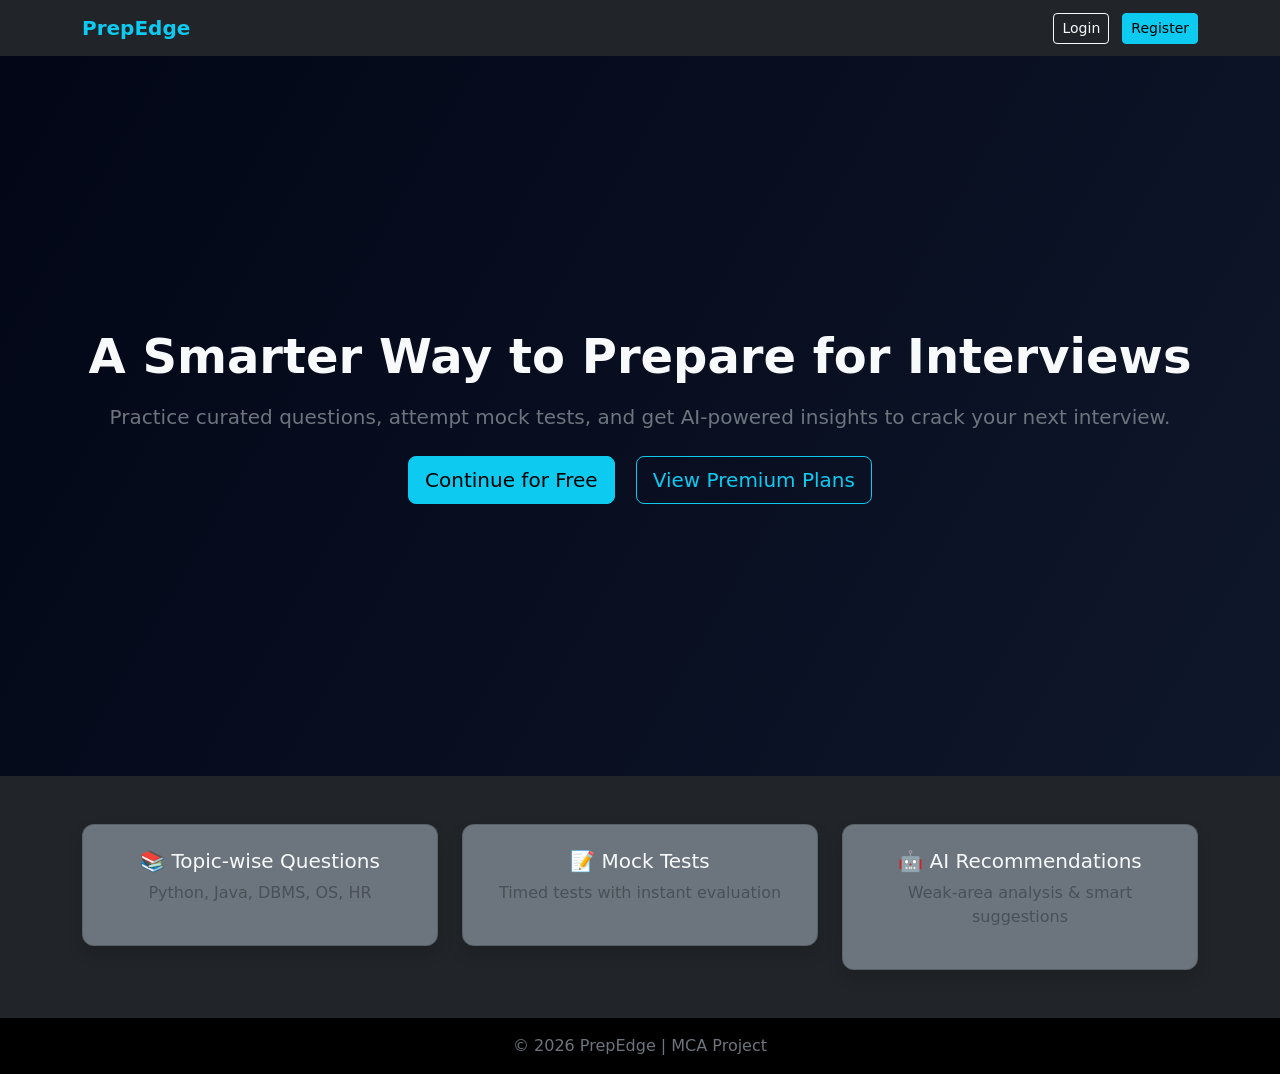
==== index.html @ 15bd3709 "Initial frontend commit" ====
<!DOCTYPE html>
<html lang="en">
<head>
    <meta charset="UTF-8">
    <title>PrepEdge | Interview Preparation Platform</title>
    <link href="https://cdn.jsdelivr.net/npm/bootstrap@5.3.2/dist/css/bootstrap.min.css" rel="stylesheet">
    <link rel="stylesheet" href="css/style.css">
</head>
<body class="bg-dark text-light">

<!-- Navbar -->
<nav class="navbar navbar-expand-lg navbar-dark">
    <div class="container">
        <a class="navbar-brand fw-bold text-info" href="#">PrepEdge</a>
        <div>
            <a href="login.html" class="btn btn-outline-light btn-sm me-2">Login</a>
            <a href="register.html" class="btn btn-info btn-sm">Register</a>
        </div>
    </div>
</nav>

<!-- Hero Section -->
<section class="hero-section text-center d-flex align-items-center">
    <div class="container">
        <h1 class="fw-bold display-5">
            A Smarter Way to Prepare for Interviews
        </h1>
        <p class="text-secondary mt-3 fs-5">
            Practice curated questions, attempt mock tests, and get AI-powered
            insights to crack your next interview.
        </p>

        <div class="mt-4">
            <a href="register.html" class="btn btn-info btn-lg me-3">
                Continue for Free
            </a>
            <a href="plans.html" class="btn btn-outline-info btn-lg">
                View Premium Plans
            </a>
        </div>
    </div>
</section>

<!-- Features -->
<section class="container my-5">
    <div class="row text-center g-4">
        <div class="col-md-4">
            <div class="card bg-secondary text-light p-4 shadow">
                <h5>📚 Topic-wise Questions</h5>
                <p class="text-light-emphasis">
                    Python, Java, DBMS, OS, HR
                </p>
            </div>
        </div>
        <div class="col-md-4">
            <div class="card bg-secondary text-light p-4 shadow">
                <h5>📝 Mock Tests</h5>
                <p class="text-light-emphasis">
                    Timed tests with instant evaluation
                </p>
            </div>
        </div>
        <div class="col-md-4">
            <div class="card bg-secondary text-light p-4 shadow">
                <h5>🤖 AI Recommendations</h5>
                <p class="text-light-emphasis">
                    Weak-area analysis & smart suggestions
                </p>
            </div>
        </div>
    </div>
</section>

<!-- Footer -->
<footer class="text-center p-3 bg-black text-secondary">
    © 2026 PrepEdge | MCA Project
</footer>

</body>
</html>
---- css/style.css ----
.hero-section {
    height: 80vh;
    background: linear-gradient(120deg, #020617, #0f172a);
}

.card {
    border-radius: 12px;
}
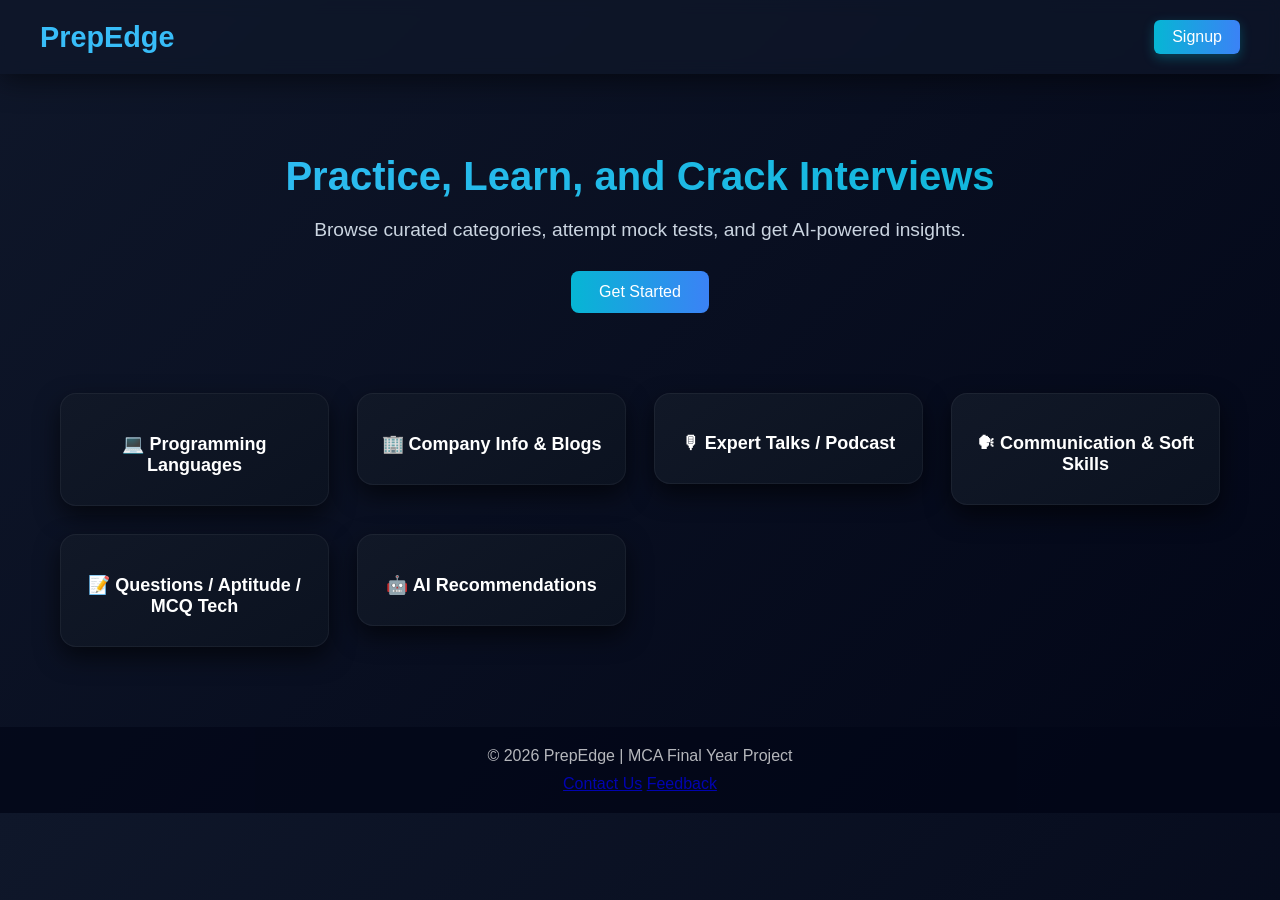
==== commit cce90797: "Made changes in header" ====
--- a/index.html
+++ b/index.html
@@ -1,79 +1,242 @@
 <!DOCTYPE html>
 <html lang="en">
 <head>
-    <meta charset="UTF-8">
-    <title>PrepEdge | Interview Preparation Platform</title>
-    <link href="https://cdn.jsdelivr.net/npm/bootstrap@5.3.2/dist/css/bootstrap.min.css" rel="stylesheet">
-    <link rel="stylesheet" href="css/style.css">
+<meta charset="UTF-8">
+<title>PrepEdge | Interview Preparation Platform</title>
+<meta name="viewport" content="width=device-width, initial-scale=1">
+
+<style>
+* { box-sizing: border-box; margin:0; padding:0; }
+
+body {
+    font-family: "Segoe UI", Arial, sans-serif;
+    background: linear-gradient(135deg, #0f172a, #020617);
+    color: white;
+}
+
+/* ===================== Navbar ===================== */
+.navbar {
+    display: flex;
+    justify-content: space-between;
+    align-items: center;
+    padding: 20px 40px;
+    background: rgba(15,23,42,0.7);
+    backdrop-filter: blur(8px);
+    box-shadow: 0 4px 30px rgba(0,0,0,0.6);
+}
+
+.navbar .brand {
+    font-size: 1.8rem;
+    font-weight: bold;
+    color: #38bdf8;
+    text-decoration: none;
+}
+
+.navbar .nav-links {
+    display: flex;
+    gap: 16px;
+}
+
+.navbar .nav-links a {
+    text-decoration: none;
+    color: white;
+    padding: 8px 18px;
+    border-radius: 6px;
+    font-weight: 500;
+    background: linear-gradient(to right, #06b6d4, #3b82f6);
+    transition: all 0.3s ease;
+    box-shadow: 0 4px 12px rgba(6,182,212,0.3);
+}
+
+.navbar .nav-links a:hover {
+    background: linear-gradient(to right, #3b82f6, #06b6d4);
+    transform: translateY(-2px);
+    box-shadow: 0 6px 18px rgba(59,130,246,0.5);
+}
+
+/* ===================== Hero Section ===================== */
+.hero {
+    text-align: center;
+    padding: 80px 20px 40px;
+}
+
+.hero h1 {
+    font-size: 2.5rem;
+    background: linear-gradient(to right, #38bdf8, #06b6d4);
+    -webkit-background-clip: text;
+    -webkit-text-fill-color: transparent;
+    margin-bottom: 20px;
+}
+
+.hero p {
+    font-size: 1.2rem;
+    color: #cbd5e1;
+    margin-bottom: 30px;
+}
+
+.hero .btn {
+    display: inline-block;
+    background: linear-gradient(to right, #06b6d4, #3b82f6);
+    color: white;
+    padding: 12px 28px;
+    border-radius: 8px;
+    text-decoration: none;
+    font-weight: 500;
+    transition: all 0.3s ease;
+}
+
+.hero .btn:hover {
+    background: linear-gradient(to right, #3b82f6, #06b6d4);
+    transform: translateY(-3px);
+    box-shadow: 0 8px 20px rgba(59,130,246,0.4);
+}
+
+/* ===================== Card Grid ===================== */
+.container {
+    padding: 40px 20px;
+    max-width: 1200px;
+    margin: auto;
+}
+
+.grid {
+    display: grid;
+    grid-template-columns: repeat(auto-fit, minmax(220px, 1fr));
+    gap: 28px;
+}
+
+.card-link {
+    text-decoration: none;
+    color: white;
+}
+
+.card {
+    background: linear-gradient(145deg, #111827, #0b1220);
+    border-radius: 16px;
+    padding: 30px 20px;
+    text-align: center;
+    position: relative;
+    box-shadow:
+        0 10px 25px rgba(0,0,0,0.6),
+        inset 0 0 0 1px rgba(255,255,255,0.05);
+    transition: all 0.35s ease;
+    cursor: pointer;
+}
+
+.card::after {
+    content: "";
+    position: absolute;
+    inset: 0;
+    border-radius: 16px;
+    opacity: 0;
+    transition: opacity 0.35s;
+    box-shadow: 0 0 25px rgba(59,130,246,0.5);
+}
+
+.card:hover {
+    transform: translateY(-8px) scale(1.03);
+    box-shadow:
+        0 20px 40px rgba(0,0,0,0.9),
+        0 0 20px rgba(59,130,246,0.25);
+}
+
+.card:hover::after { opacity: 1; }
+
+.card img {
+    width: 150px;
+    height: 90px;
+    object-fit: contain;
+    margin-bottom: 14px;
+    transition: transform 0.4s ease;
+    filter: drop-shadow(0 6px 12px rgba(0,0,0,0.6));
+}
+
+.card:hover img {
+    transform: scale(1.12) rotate(3deg);
+}
+
+.card h3 {
+    margin: 10px 0 0;
+    font-size: 18px;
+}
+
+
+footer {
+    text-align: center;
+    padding: 20px;
+    margin-top: 40px;
+    background: #020617;
+    opacity: 0.7;
+}
+</style>
 </head>
-<body class="bg-dark text-light">
+
+<body>
 
 <!-- Navbar -->
-<nav class="navbar navbar-expand-lg navbar-dark">
-    <div class="container">
-        <a class="navbar-brand fw-bold text-info" href="#">PrepEdge</a>
-        <div>
-            <a href="login.html" class="btn btn-outline-light btn-sm me-2">Login</a>
-            <a href="register.html" class="btn btn-info btn-sm">Register</a>
-        </div>
+<div class="navbar">
+    <a href="#" class="brand">PrepEdge</a>
+    <div class="nav-links">
+        <a href="signup.html">Signup</a>
     </div>
-</nav>
+</div>
 
 <!-- Hero Section -->
-<section class="hero-section text-center d-flex align-items-center">
-    <div class="container">
-        <h1 class="fw-bold display-5">
-            A Smarter Way to Prepare for Interviews
-        </h1>
-        <p class="text-secondary mt-3 fs-5">
-            Practice curated questions, attempt mock tests, and get AI-powered
-            insights to crack your next interview.
-        </p>
-
-        <div class="mt-4">
-            <a href="register.html" class="btn btn-info btn-lg me-3">
-                Continue for Free
-            </a>
-            <a href="plans.html" class="btn btn-outline-info btn-lg">
-                View Premium Plans
-            </a>
-        </div>
+<section class="hero">
+    <h1>Practice, Learn, and Crack Interviews</h1>
+    <p>Browse curated categories, attempt mock tests, and get AI-powered insights.</p>
+    <a href="signup.html" class="btn">Get Started</a>
+</section>
+
+<!-- Category Cards -->
+<div class="container">
+    <div class="grid">
+
+        <a href="programming.html" class="card-link">
+            <div class="card">
+                <h3>💻 Programming Languages</h3>
+            </div>
+        </a>
+
+        <a href="company.html" class="card-link">
+            <div class="card">
+                <h3>🏢 Company Info & Blogs</h3>
+            </div>
+        </a>
+
+        <a href="expert.html" class="card-link">
+            <div class="card">
+                <h3>🎙 Expert Talks / Podcast</h3>
+            </div>
+        </a>
+
+        <a href="softskills.html" class="card-link">
+            <div class="card">
+                <h3>🗣 Communication & Soft Skills</h3>
+            </div>
+        </a>
+
+        <a href="questions.html" class="card-link">
+            <div class="card">
+                <h3>📝 Questions / Aptitude / MCQ Tech</h3>
+            </div>
+        </a>
+
+        <a href="ai.html" class="card-link">
+            <div class="card">
+                <h3>🤖 AI Recommendations</h3>
+            </div>
+        </a>
+
     </div>
-</section>
-
-<!-- Features -->
-<section class="container my-5">
-    <div class="row text-center g-4">
-        <div class="col-md-4">
-            <div class="card bg-secondary text-light p-4 shadow">
-                <h5>📚 Topic-wise Questions</h5>
-                <p class="text-light-emphasis">
-                    Python, Java, DBMS, OS, HR
-                </p>
-            </div>
-        </div>
-        <div class="col-md-4">
-            <div class="card bg-secondary text-light p-4 shadow">
-                <h5>📝 Mock Tests</h5>
-                <p class="text-light-emphasis">
-                    Timed tests with instant evaluation
-                </p>
-            </div>
-        </div>
-        <div class="col-md-4">
-            <div class="card bg-secondary text-light p-4 shadow">
-                <h5>🤖 AI Recommendations</h5>
-                <p class="text-light-emphasis">
-                    Weak-area analysis & smart suggestions
-                </p>
-            </div>
-        </div>
+</div>
+
+<!-- Footer -->
+<footer>
+    <div style="margin-bottom: 10px;">© 2026 PrepEdge | MCA Final Year Project</div>
+    <div class="footer-links">
+        <a href="contact.html" class="footer-btn">Contact Us</a>
+        <a href="feedback.html" class="footer-btn">Feedback</a>
     </div>
-</section>
-
-<!-- Footer -->
-<footer class="text-center p-3 bg-black text-secondary">
-    © 2026 PrepEdge | MCA Project
 </footer>
 
 </body>
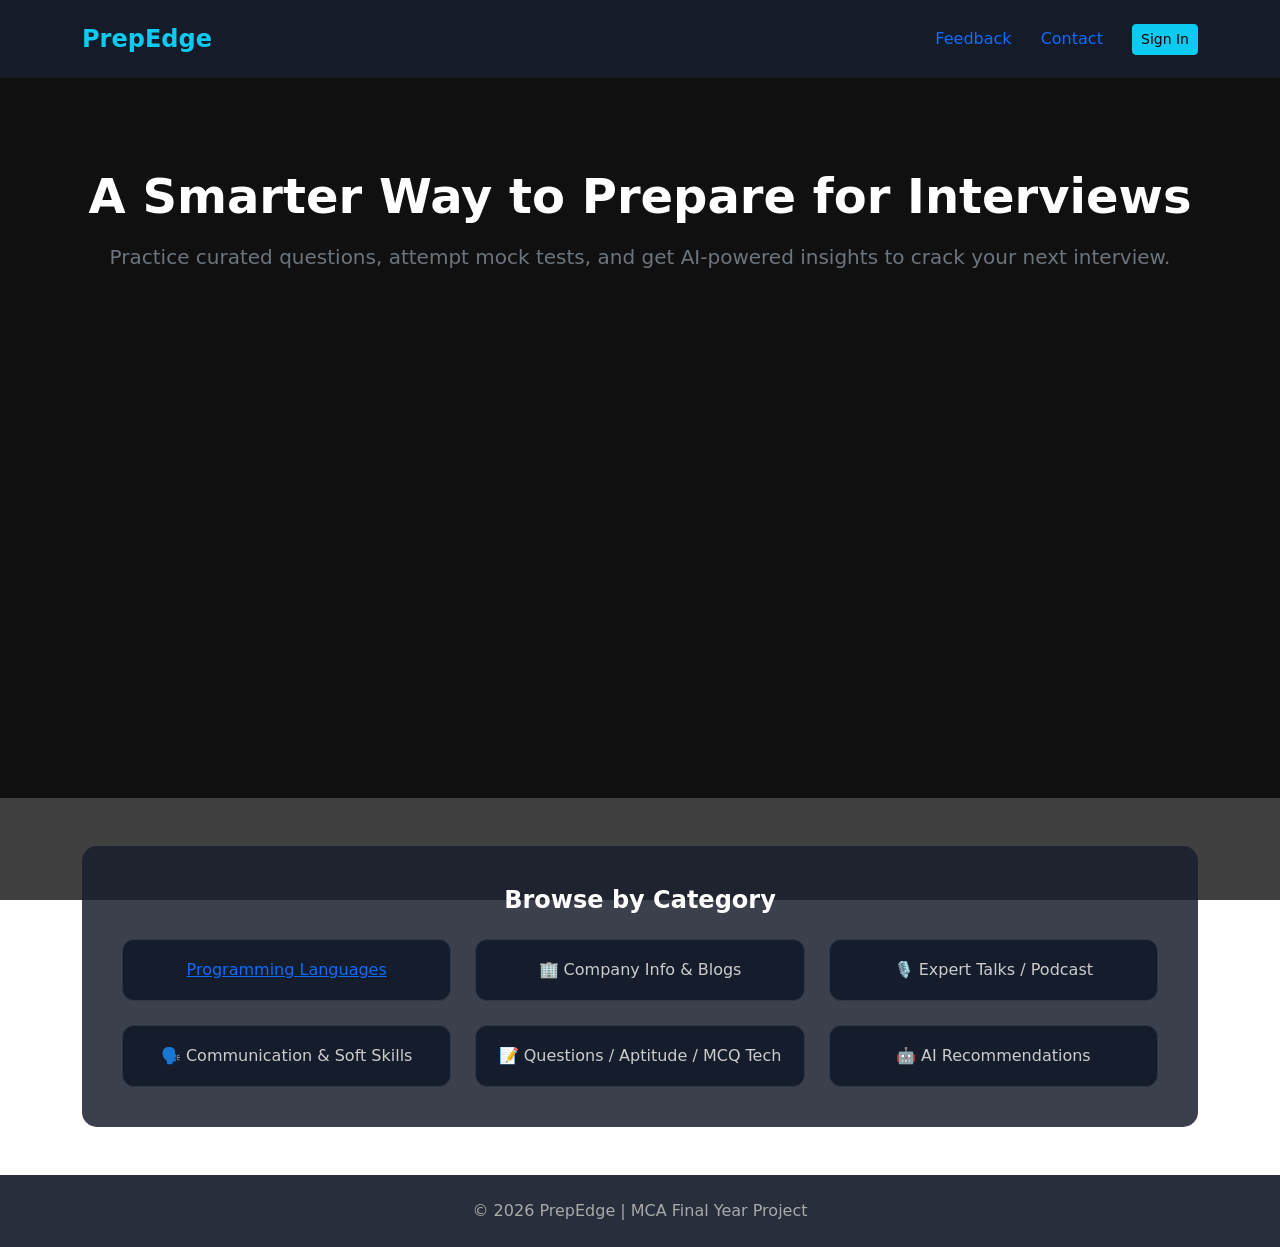
==== commit 0681a97e: "python files" ====
--- a/index.html
+++ b/index.html
@@ -1,242 +1,96 @@
 <!DOCTYPE html>
 <html lang="en">
 <head>
-<meta charset="UTF-8">
-<title>PrepEdge | Interview Preparation Platform</title>
-<meta name="viewport" content="width=device-width, initial-scale=1">
-
-<style>
-* { box-sizing: border-box; margin:0; padding:0; }
-
-body {
-    font-family: "Segoe UI", Arial, sans-serif;
-    background: linear-gradient(135deg, #0f172a, #020617);
-    color: white;
-}
-
-/* ===================== Navbar ===================== */
-.navbar {
-    display: flex;
-    justify-content: space-between;
-    align-items: center;
-    padding: 20px 40px;
-    background: rgba(15,23,42,0.7);
-    backdrop-filter: blur(8px);
-    box-shadow: 0 4px 30px rgba(0,0,0,0.6);
-}
-
-.navbar .brand {
-    font-size: 1.8rem;
-    font-weight: bold;
-    color: #38bdf8;
-    text-decoration: none;
-}
-
-.navbar .nav-links {
-    display: flex;
-    gap: 16px;
-}
-
-.navbar .nav-links a {
-    text-decoration: none;
-    color: white;
-    padding: 8px 18px;
-    border-radius: 6px;
-    font-weight: 500;
-    background: linear-gradient(to right, #06b6d4, #3b82f6);
-    transition: all 0.3s ease;
-    box-shadow: 0 4px 12px rgba(6,182,212,0.3);
-}
-
-.navbar .nav-links a:hover {
-    background: linear-gradient(to right, #3b82f6, #06b6d4);
-    transform: translateY(-2px);
-    box-shadow: 0 6px 18px rgba(59,130,246,0.5);
-}
-
-/* ===================== Hero Section ===================== */
-.hero {
-    text-align: center;
-    padding: 80px 20px 40px;
-}
-
-.hero h1 {
-    font-size: 2.5rem;
-    background: linear-gradient(to right, #38bdf8, #06b6d4);
-    -webkit-background-clip: text;
-    -webkit-text-fill-color: transparent;
-    margin-bottom: 20px;
-}
-
-.hero p {
-    font-size: 1.2rem;
-    color: #cbd5e1;
-    margin-bottom: 30px;
-}
-
-.hero .btn {
-    display: inline-block;
-    background: linear-gradient(to right, #06b6d4, #3b82f6);
-    color: white;
-    padding: 12px 28px;
-    border-radius: 8px;
-    text-decoration: none;
-    font-weight: 500;
-    transition: all 0.3s ease;
-}
-
-.hero .btn:hover {
-    background: linear-gradient(to right, #3b82f6, #06b6d4);
-    transform: translateY(-3px);
-    box-shadow: 0 8px 20px rgba(59,130,246,0.4);
-}
-
-/* ===================== Card Grid ===================== */
-.container {
-    padding: 40px 20px;
-    max-width: 1200px;
-    margin: auto;
-}
-
-.grid {
-    display: grid;
-    grid-template-columns: repeat(auto-fit, minmax(220px, 1fr));
-    gap: 28px;
-}
-
-.card-link {
-    text-decoration: none;
-    color: white;
-}
-
-.card {
-    background: linear-gradient(145deg, #111827, #0b1220);
-    border-radius: 16px;
-    padding: 30px 20px;
-    text-align: center;
-    position: relative;
-    box-shadow:
-        0 10px 25px rgba(0,0,0,0.6),
-        inset 0 0 0 1px rgba(255,255,255,0.05);
-    transition: all 0.35s ease;
-    cursor: pointer;
-}
-
-.card::after {
-    content: "";
-    position: absolute;
-    inset: 0;
-    border-radius: 16px;
-    opacity: 0;
-    transition: opacity 0.35s;
-    box-shadow: 0 0 25px rgba(59,130,246,0.5);
-}
-
-.card:hover {
-    transform: translateY(-8px) scale(1.03);
-    box-shadow:
-        0 20px 40px rgba(0,0,0,0.9),
-        0 0 20px rgba(59,130,246,0.25);
-}
-
-.card:hover::after { opacity: 1; }
-
-.card img {
-    width: 150px;
-    height: 90px;
-    object-fit: contain;
-    margin-bottom: 14px;
-    transition: transform 0.4s ease;
-    filter: drop-shadow(0 6px 12px rgba(0,0,0,0.6));
-}
-
-.card:hover img {
-    transform: scale(1.12) rotate(3deg);
-}
-
-.card h3 {
-    margin: 10px 0 0;
-    font-size: 18px;
-}
+    <meta charset="UTF-8">
+    <title>PrepEdge | Interview Preparation Platform</title>
+    <link href="https://cdn.jsdelivr.net/npm/bootstrap@5.3.2/dist/css/bootstrap.min.css" rel="stylesheet">
+    <link rel="stylesheet" href="css/style.css">
 
 
-footer {
-    text-align: center;
-    padding: 20px;
-    margin-top: 40px;
-    background: #020617;
-    opacity: 0.7;
-}
-</style>
 </head>
 
 <body>
 
 <!-- Navbar -->
-<div class="navbar">
-    <a href="#" class="brand">PrepEdge</a>
-    <div class="nav-links">
-        <a href="signup.html">Signup</a>
+<nav class="navbar navbar-expand-lg navbar-dark py-3">
+    <div class="container">
+        <a class="navbar-brand fw-bold text-info fs-4" href="#">
+            PrepEdge
+        </a>
+
+        <div>
+            <!-- <a href="#" class="me-4 text-decoration-none">Programming</a>
+            <a href="#" class="me-4 text-decoration-none">Company Info</a> -->
+            <a href="#" class="me-4 text-decoration-none">Feedback</a> 
+            <a href="#" class="me-4 text-decoration-none">Contact</a>
+            <a href="signup.html" class="btn btn-info btn-sm">Sign In</a>
+        </div>
     </div>
-</div>
+</nav>
 
 <!-- Hero Section -->
-<section class="hero">
-    <h1>Practice, Learn, and Crack Interviews</h1>
-    <p>Browse curated categories, attempt mock tests, and get AI-powered insights.</p>
-    <a href="signup.html" class="btn">Get Started</a>
+<section class="hero-section text-center">
+    <div class="container">
+        <h1 class="fw-bold display-5">
+            A Smarter Way to Prepare for Interviews
+        </h1>
+        <p class="text-secondary mt-3 fs-5">
+            Practice curated questions, attempt mock tests, and get AI-powered
+            insights to crack your next interview.
+        </p>
+    </div>
 </section>
 
-<!-- Category Cards -->
-<div class="container">
-    <div class="grid">
+<!-- Browse by Category -->
+<section class="container my-5">
+    <div class="category-section text-center">
+        <h4 class="fw-bold mb-4">Browse by Category</h4>
 
-        <a href="programming.html" class="card-link">
-            <div class="card">
-                <h3>💻 Programming Languages</h3>
+        <div class="row g-4 justify-content-center">
+
+            <div class="col-md-4">
+                <div class="category-card">
+                    <a href="programming.html"> Programming Languages</a>
+                </div>
             </div>
-        </a>
 
-        <a href="company.html" class="card-link">
-            <div class="card">
-                <h3>🏢 Company Info & Blogs</h3>
+            <div class="col-md-4">
+                <div class="category-card">
+                    🏢 Company Info & Blogs
+                </div>
             </div>
-        </a>
 
-        <a href="expert.html" class="card-link">
-            <div class="card">
-                <h3>🎙 Expert Talks / Podcast</h3>
+            <div class="col-md-4">
+                <div class="category-card">
+                    🎙 Expert Talks / Podcast
+                </div>
             </div>
-        </a>
 
-        <a href="softskills.html" class="card-link">
-            <div class="card">
-                <h3>🗣 Communication & Soft Skills</h3>
+            <div class="col-md-4">
+                <div class="category-card">
+                    🗣 Communication & Soft Skills
+                </div>
             </div>
-        </a>
 
-        <a href="questions.html" class="card-link">
-            <div class="card">
-                <h3>📝 Questions / Aptitude / MCQ Tech</h3>
+            <div class="col-md-4">
+                <div class="category-card">
+                    📝 Questions / Aptitude / MCQ Tech
+                </div>
             </div>
-        </a>
 
-        <a href="ai.html" class="card-link">
-            <div class="card">
-                <h3>🤖 AI Recommendations</h3>
+            <div class="col-md-4">
+                <div class="category-card">
+                    🤖 AI Recommendations
+                </div>
             </div>
-        </a>
 
+        </div>
     </div>
-</div>
+</section>
 
 <!-- Footer -->
-<footer>
-    <div style="margin-bottom: 10px;">© 2026 PrepEdge | MCA Final Year Project</div>
-    <div class="footer-links">
-        <a href="contact.html" class="footer-btn">Contact Us</a>
-        <a href="feedback.html" class="footer-btn">Feedback</a>
-    </div>
+<footer class="text-center p-4">
+    © 2026 PrepEdge | MCA Final Year Project
 </footer>
 
 </body>
--- a/css/style.css
+++ b/css/style.css
@@ -0,0 +1,114 @@
+.hero-section {
+    position: relative;
+    height: 80vh;
+    padding: 90px 0;
+    overflow: hidden;
+}
+
+/* Blurred Background Image ONLY for hero */
+.hero-section::before {
+    content: "";
+    position: absolute;
+    top: 0;
+    left: 0;
+    width: 100%;
+    height: 100%;
+    background: url("../images/Sbcp-index-img.jpg") no-repeat center center/cover;
+    filter: blur(8px);
+    z-index: -2;
+}
+
+/* Dark Overlay */
+.hero-section::after {
+    content: "";
+    position: absolute;
+    top: 0;
+    left: 0;
+    width: 100%;
+    height: 100%;
+    background: rgba(0, 0, 0, 0.75);
+    z-index: -1;
+}
+
+/* Keep text visible */
+.hero-section .container {
+    position: relative;
+    z-index: 1;
+}
+
+
+/* Background Image with Blur */
+body {
+    margin: 0;
+    padding: 0;
+    color: white;
+    position: relative;
+    overflow-x: hidden;
+}
+
+/* Blurred Image */
+body::before {
+    content: "";
+    position: fixed;
+    top: 0;
+    left: 0;
+    width: 100%;
+    height: 100%;
+    background: url("../images/Sbcp-index-img.jpg") no-repeat center center/cover;
+    filter: blur(8px);
+    z-index: -2;
+}
+
+/* Dark Overlay */
+body::after {
+    content: "";
+    position: fixed;
+    top: 0;
+    left: 0;
+    width: 100%;
+    height: 100%;
+    background: rgba(0, 0, 0, 0.75);
+    z-index: -1;
+}
+
+/* Navbar */
+.navbar {
+    background-color: rgba(17, 24, 39, 0.9);
+}
+
+/* Hero Section */
+.hero-section {
+    padding: 90px 0;
+}
+
+/* Category Section */
+.category-section {
+    background-color: rgba(26, 31, 46, 0.85);
+    padding: 40px;
+    border-radius: 15px;
+}
+
+/* Category Cards */
+.category-card {
+    background: rgba(17, 24, 39, 0.9);
+    border-radius: 12px;
+    padding: 18px;
+    transition: 0.3s;
+    cursor: pointer;
+    border: 1px solid #2d3748;
+    color: #ccc;
+}
+
+.category-card:hover {
+    background-color: #1f2937;
+    transform: translateY(-6px);
+    border-color: #00c3ff;
+    color: white;
+}
+
+/* Footer */
+footer {
+    background-color: rgba(17, 24, 39, 0.9);
+    color: #aaa;
+}
+
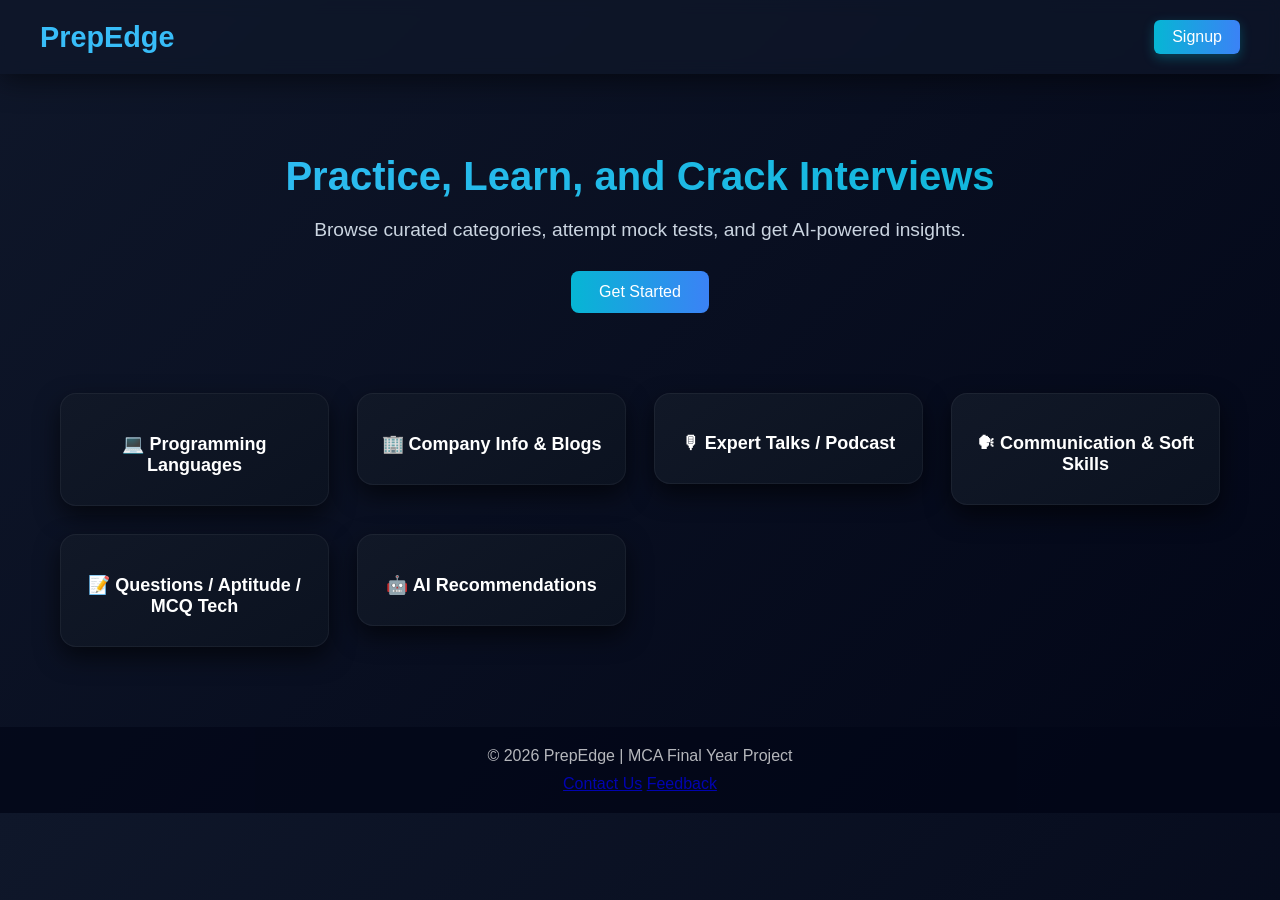
==== commit 55a0606f: "Added new page company.html" ====
--- a/index.html
+++ b/index.html
@@ -1,96 +1,242 @@
 <!DOCTYPE html>
 <html lang="en">
 <head>
-    <meta charset="UTF-8">
-    <title>PrepEdge | Interview Preparation Platform</title>
-    <link href="https://cdn.jsdelivr.net/npm/bootstrap@5.3.2/dist/css/bootstrap.min.css" rel="stylesheet">
-    <link rel="stylesheet" href="css/style.css">
-
-
+<meta charset="UTF-8">
+<title>PrepEdge | Interview Preparation Platform</title>
+<meta name="viewport" content="width=device-width, initial-scale=1">
+
+<style>
+* { box-sizing: border-box; margin:0; padding:0; }
+
+body {
+    font-family: "Segoe UI", Arial, sans-serif;
+    background: linear-gradient(135deg, #0f172a, #020617);
+    color: white;
+}
+
+
+.navbar {
+    display: flex;
+    justify-content: space-between;
+    align-items: center;
+    padding: 20px 40px;
+    background: rgba(15,23,42,0.7);
+    backdrop-filter: blur(8px);
+    box-shadow: 0 4px 30px rgba(0,0,0,0.6);
+}
+
+.navbar .brand {
+    font-size: 1.8rem;
+    font-weight: bold;
+    color: #38bdf8;
+    text-decoration: none;
+}
+
+.navbar .nav-links {
+    display: flex;
+    gap: 16px;
+}
+
+.navbar .nav-links a {
+    text-decoration: none;
+    color: white;
+    padding: 8px 18px;
+    border-radius: 6px;
+    font-weight: 500;
+    background: linear-gradient(to right, #06b6d4, #3b82f6);
+    transition: all 0.3s ease;
+    box-shadow: 0 4px 12px rgba(6,182,212,0.3);
+}
+
+.navbar .nav-links a:hover {
+    background: linear-gradient(to right, #3b82f6, #06b6d4);
+    transform: translateY(-2px);
+    box-shadow: 0 6px 18px rgba(59,130,246,0.5);
+}
+
+
+.hero {
+    text-align: center;
+    padding: 80px 20px 40px;
+}
+
+.hero h1 {
+    font-size: 2.5rem;
+    background: linear-gradient(to right, #38bdf8, #06b6d4);
+    -webkit-background-clip: text;
+    -webkit-text-fill-color: transparent;
+    margin-bottom: 20px;
+}
+
+.hero p {
+    font-size: 1.2rem;
+    color: #cbd5e1;
+    margin-bottom: 30px;
+}
+
+.hero .btn {
+    display: inline-block;
+    background: linear-gradient(to right, #06b6d4, #3b82f6);
+    color: white;
+    padding: 12px 28px;
+    border-radius: 8px;
+    text-decoration: none;
+    font-weight: 500;
+    transition: all 0.3s ease;
+}
+
+.hero .btn:hover {
+    background: linear-gradient(to right, #3b82f6, #06b6d4);
+    transform: translateY(-3px);
+    box-shadow: 0 8px 20px rgba(59,130,246,0.4);
+}
+
+
+.container {
+    padding: 40px 20px;
+    max-width: 1200px;
+    margin: auto;
+}
+
+.grid {
+    display: grid;
+    grid-template-columns: repeat(auto-fit, minmax(220px, 1fr));
+    gap: 28px;
+}
+
+.card-link {
+    text-decoration: none;
+    color: white;
+}
+
+.card {
+    background: linear-gradient(145deg, #111827, #0b1220);
+    border-radius: 16px;
+    padding: 30px 20px;
+    text-align: center;
+    position: relative;
+    box-shadow:
+        0 10px 25px rgba(0,0,0,0.6),
+        inset 0 0 0 1px rgba(255,255,255,0.05);
+    transition: all 0.35s ease;
+    cursor: pointer;
+}
+
+.card::after {
+    content: "";
+    position: absolute;
+    inset: 0;
+    border-radius: 16px;
+    opacity: 0;
+    transition: opacity 0.35s;
+    box-shadow: 0 0 25px rgba(59,130,246,0.5);
+}
+
+.card:hover {
+    transform: translateY(-8px) scale(1.03);
+    box-shadow:
+        0 20px 40px rgba(0,0,0,0.9),
+        0 0 20px rgba(59,130,246,0.25);
+}
+
+.card:hover::after { opacity: 1; }
+
+.card img {
+    width: 150px;
+    height: 90px;
+    object-fit: contain;
+    margin-bottom: 14px;
+    transition: transform 0.4s ease;
+    filter: drop-shadow(0 6px 12px rgba(0,0,0,0.6));
+}
+
+.card:hover img {
+    transform: scale(1.12) rotate(3deg);
+}
+
+.card h3 {
+    margin: 10px 0 0;
+    font-size: 18px;
+}
+
+
+footer {
+    text-align: center;
+    padding: 20px;
+    margin-top: 40px;
+    background: #020617;
+    opacity: 0.7;
+}
+</style>
 </head>
 
 <body>
 
 <!-- Navbar -->
-<nav class="navbar navbar-expand-lg navbar-dark py-3">
-    <div class="container">
-        <a class="navbar-brand fw-bold text-info fs-4" href="#">
-            PrepEdge
-        </a>
-
-        <div>
-            <!-- <a href="#" class="me-4 text-decoration-none">Programming</a>
-            <a href="#" class="me-4 text-decoration-none">Company Info</a> -->
-            <a href="#" class="me-4 text-decoration-none">Feedback</a> 
-            <a href="#" class="me-4 text-decoration-none">Contact</a>
-            <a href="signup.html" class="btn btn-info btn-sm">Sign In</a>
-        </div>
+<div class="navbar">
+    <a href="#" class="brand">PrepEdge</a>
+    <div class="nav-links">
+        <a href="signup.html">Signup</a>
     </div>
-</nav>
+</div>
 
 <!-- Hero Section -->
-<section class="hero-section text-center">
-    <div class="container">
-        <h1 class="fw-bold display-5">
-            A Smarter Way to Prepare for Interviews
-        </h1>
-        <p class="text-secondary mt-3 fs-5">
-            Practice curated questions, attempt mock tests, and get AI-powered
-            insights to crack your next interview.
-        </p>
+<section class="hero">
+    <h1>Practice, Learn, and Crack Interviews</h1>
+    <p>Browse curated categories, attempt mock tests, and get AI-powered insights.</p>
+    <a href="signup.html" class="btn">Get Started</a>
+</section>
+
+<!-- Category Cards -->
+<div class="container">
+    <div class="grid">
+
+        <a href="programming.html" class="card-link">
+            <div class="card">
+                <h3>💻 Programming Languages</h3>
+            </div>
+        </a>
+
+        <a href="company.html" class="card-link">
+            <div class="card">
+                <h3>🏢 Company Info & Blogs</h3>
+            </div>
+        </a>
+
+        <a href="expert.html" class="card-link">
+            <div class="card">
+                <h3>🎙 Expert Talks / Podcast</h3>
+            </div>
+        </a>
+
+        <a href="softskills.html" class="card-link">
+            <div class="card">
+                <h3>🗣 Communication & Soft Skills</h3>
+            </div>
+        </a>
+
+        <a href="questions.html" class="card-link">
+            <div class="card">
+                <h3>📝 Questions / Aptitude / MCQ Tech</h3>
+            </div>
+        </a>
+
+        <a href="ai.html" class="card-link">
+            <div class="card">
+                <h3>🤖 AI Recommendations</h3>
+            </div>
+        </a>
+
     </div>
-</section>
-
-<!-- Browse by Category -->
-<section class="container my-5">
-    <div class="category-section text-center">
-        <h4 class="fw-bold mb-4">Browse by Category</h4>
-
-        <div class="row g-4 justify-content-center">
-
-            <div class="col-md-4">
-                <div class="category-card">
-                    <a href="programming.html"> Programming Languages</a>
-                </div>
-            </div>
-
-            <div class="col-md-4">
-                <div class="category-card">
-                    🏢 Company Info & Blogs
-                </div>
-            </div>
-
-            <div class="col-md-4">
-                <div class="category-card">
-                    🎙 Expert Talks / Podcast
-                </div>
-            </div>
-
-            <div class="col-md-4">
-                <div class="category-card">
-                    🗣 Communication & Soft Skills
-                </div>
-            </div>
-
-            <div class="col-md-4">
-                <div class="category-card">
-                    📝 Questions / Aptitude / MCQ Tech
-                </div>
-            </div>
-
-            <div class="col-md-4">
-                <div class="category-card">
-                    🤖 AI Recommendations
-                </div>
-            </div>
-
-        </div>
+</div>
+
+<!-- Footer -->
+<footer>
+    <div style="margin-bottom: 10px;">© 2026 PrepEdge | MCA Final Year Project</div>
+    <div class="footer-links">
+        <a href="contact.html" class="footer-btn">Contact Us</a>
+        <a href="feedback.html" class="footer-btn">Feedback</a>
     </div>
-</section>
-
-<!-- Footer -->
-<footer class="text-center p-4">
-    © 2026 PrepEdge | MCA Final Year Project
 </footer>
 
 </body>
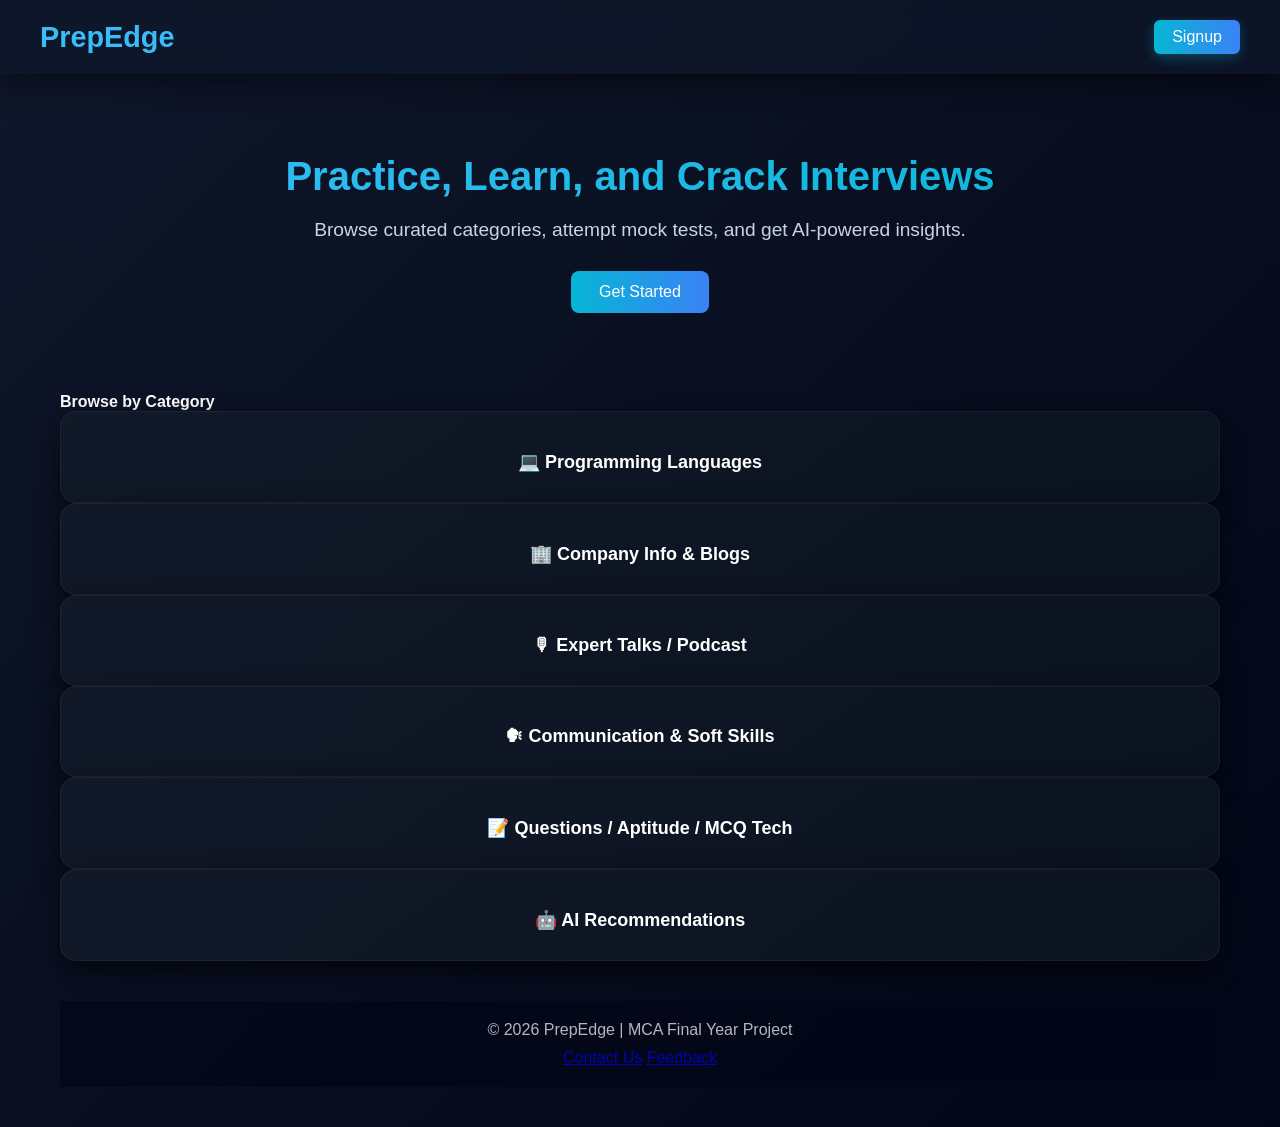
==== commit 18b7c887: "company.html" ====
--- a/index.html
+++ b/index.html
@@ -14,7 +14,7 @@
     color: white;
 }
 
-
+/* ===================== Navbar ===================== */
 .navbar {
     display: flex;
     justify-content: space-between;
@@ -54,7 +54,7 @@
     box-shadow: 0 6px 18px rgba(59,130,246,0.5);
 }
 
-
+/* ===================== Hero Section ===================== */
 .hero {
     text-align: center;
     padding: 80px 20px 40px;
@@ -91,7 +91,7 @@
     box-shadow: 0 8px 20px rgba(59,130,246,0.4);
 }
 
-
+/* ===================== Card Grid ===================== */
 .container {
     padding: 40px 20px;
     max-width: 1200px;
@@ -187,10 +187,15 @@
     <a href="signup.html" class="btn">Get Started</a>
 </section>
 
-<!-- Category Cards -->
-<div class="container">
-    <div class="grid">
-
+<!-- Browse by Category -->
+<section class="container my-5">
+    <div class="category-section text-center">
+        <h4 class="fw-bold mb-4">Browse by Category</h4>
+
+        <div class="row g-4 justify-content-center">
+
+            <div class="col-md-4">
+                
         <a href="programming.html" class="card-link">
             <div class="card">
                 <h3>💻 Programming Languages</h3>
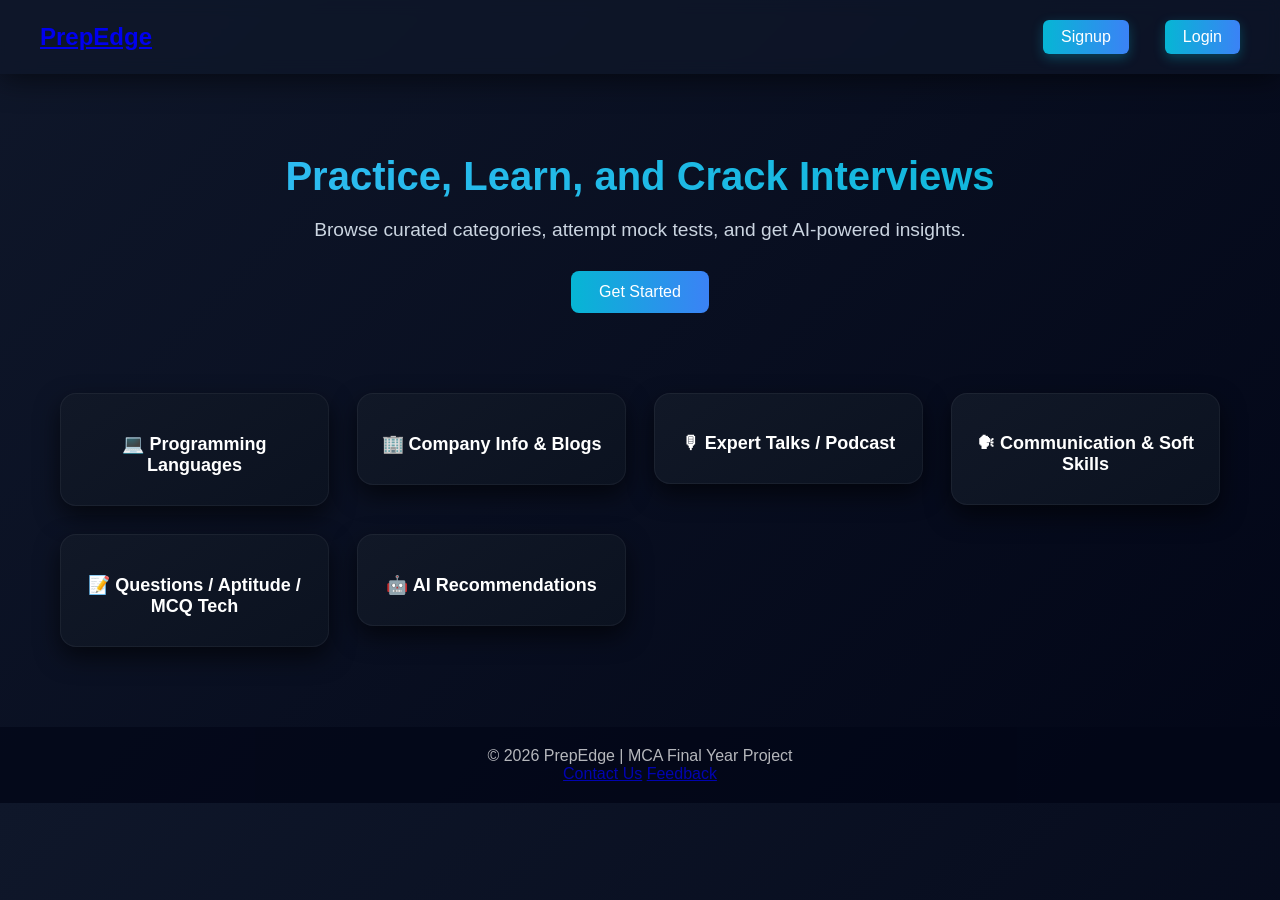
==== commit 385fc5ff: "Initial Commit" ====
--- a/index.html
+++ b/index.html
@@ -1,248 +1,230 @@
-<!DOCTYPE html>
+<!doctype html>
 <html lang="en">
-<head>
-<meta charset="UTF-8">
-<title>PrepEdge | Interview Preparation Platform</title>
-<meta name="viewport" content="width=device-width, initial-scale=1">
-
-<style>
-* { box-sizing: border-box; margin:0; padding:0; }
-
-body {
-    font-family: "Segoe UI", Arial, sans-serif;
-    background: linear-gradient(135deg, #0f172a, #020617);
-    color: white;
-}
-
-/* ===================== Navbar ===================== */
-.navbar {
-    display: flex;
-    justify-content: space-between;
-    align-items: center;
-    padding: 20px 40px;
-    background: rgba(15,23,42,0.7);
-    backdrop-filter: blur(8px);
-    box-shadow: 0 4px 30px rgba(0,0,0,0.6);
-}
-
-.navbar .brand {
-    font-size: 1.8rem;
-    font-weight: bold;
-    color: #38bdf8;
-    text-decoration: none;
-}
-
-.navbar .nav-links {
-    display: flex;
-    gap: 16px;
-}
-
-.navbar .nav-links a {
-    text-decoration: none;
-    color: white;
-    padding: 8px 18px;
-    border-radius: 6px;
-    font-weight: 500;
-    background: linear-gradient(to right, #06b6d4, #3b82f6);
-    transition: all 0.3s ease;
-    box-shadow: 0 4px 12px rgba(6,182,212,0.3);
-}
-
-.navbar .nav-links a:hover {
-    background: linear-gradient(to right, #3b82f6, #06b6d4);
-    transform: translateY(-2px);
-    box-shadow: 0 6px 18px rgba(59,130,246,0.5);
-}
-
-/* ===================== Hero Section ===================== */
-.hero {
-    text-align: center;
-    padding: 80px 20px 40px;
-}
-
-.hero h1 {
-    font-size: 2.5rem;
-    background: linear-gradient(to right, #38bdf8, #06b6d4);
-    -webkit-background-clip: text;
-    -webkit-text-fill-color: transparent;
-    margin-bottom: 20px;
-}
-
-.hero p {
-    font-size: 1.2rem;
-    color: #cbd5e1;
-    margin-bottom: 30px;
-}
-
-.hero .btn {
-    display: inline-block;
-    background: linear-gradient(to right, #06b6d4, #3b82f6);
-    color: white;
-    padding: 12px 28px;
-    border-radius: 8px;
-    text-decoration: none;
-    font-weight: 500;
-    transition: all 0.3s ease;
-}
-
-.hero .btn:hover {
-    background: linear-gradient(to right, #3b82f6, #06b6d4);
-    transform: translateY(-3px);
-    box-shadow: 0 8px 20px rgba(59,130,246,0.4);
-}
-
-/* ===================== Card Grid ===================== */
-.container {
-    padding: 40px 20px;
-    max-width: 1200px;
-    margin: auto;
-}
-
-.grid {
-    display: grid;
-    grid-template-columns: repeat(auto-fit, minmax(220px, 1fr));
-    gap: 28px;
-}
-
-.card-link {
-    text-decoration: none;
-    color: white;
-}
-
-.card {
-    background: linear-gradient(145deg, #111827, #0b1220);
-    border-radius: 16px;
-    padding: 30px 20px;
-    text-align: center;
-    position: relative;
-    box-shadow:
-        0 10px 25px rgba(0,0,0,0.6),
-        inset 0 0 0 1px rgba(255,255,255,0.05);
-    transition: all 0.35s ease;
-    cursor: pointer;
-}
-
-.card::after {
-    content: "";
-    position: absolute;
-    inset: 0;
-    border-radius: 16px;
-    opacity: 0;
-    transition: opacity 0.35s;
-    box-shadow: 0 0 25px rgba(59,130,246,0.5);
-}
-
-.card:hover {
-    transform: translateY(-8px) scale(1.03);
-    box-shadow:
-        0 20px 40px rgba(0,0,0,0.9),
-        0 0 20px rgba(59,130,246,0.25);
-}
-
-.card:hover::after { opacity: 1; }
-
-.card img {
-    width: 150px;
-    height: 90px;
-    object-fit: contain;
-    margin-bottom: 14px;
-    transition: transform 0.4s ease;
-    filter: drop-shadow(0 6px 12px rgba(0,0,0,0.6));
-}
-
-.card:hover img {
-    transform: scale(1.12) rotate(3deg);
-}
-
-.card h3 {
-    margin: 10px 0 0;
-    font-size: 18px;
-}
-
-
-footer {
-    text-align: center;
-    padding: 20px;
-    margin-top: 40px;
-    background: #020617;
-    opacity: 0.7;
-}
-</style>
-</head>
-
-<body>
-
-<!-- Navbar -->
-<div class="navbar">
-    <a href="#" class="brand">PrepEdge</a>
-    <div class="nav-links">
+  <head>
+    <meta charset="UTF-8" />
+    <title>PrepEdge | MCA Project</title>
+    <meta name="viewport" content="width=device-width, initial-scale=1" />
+    <style>
+      * {
+        box-sizing: border-box;
+        margin: 0;
+        padding: 0;
+      }
+
+      body {
+        font-family: "Segoe UI", Arial, sans-serif;
+        background: linear-gradient(135deg, #0f172a, #020617);
+        color: white;
+      }
+
+      .navbar {
+        display: flex;
+        justify-content: space-between;
+        align-items: center;
+        padding: 20px 40px;
+        background: rgba(15, 23, 42, 0.7);
+        backdrop-filter: blur(8px);
+        box-shadow: 0 4px 30px rgba(0, 0, 0, 0.6);
+      }
+
+      .navbar .brand {
+        font-size: 24px;
+        font-weight: bold;
+      }
+      .nav-links a {
+        margin-left: 20px;
+        color: white;
+        text-decoration: none;
+      }
+
+      .navbar .nav-links {
+        display: flex;
+        gap: 16px;
+      }
+
+      .navbar .nav-links a {
+        text-decoration: none;
+        color: white;
+        padding: 8px 18px;
+        border-radius: 6px;
+        font-weight: 500;
+        background: linear-gradient(to right, #06b6d4, #3b82f6);
+        transition: all 0.3s ease;
+        box-shadow: 0 4px 12px rgba(6, 182, 212, 0.3);
+      }
+
+      .navbar .nav-links a:hover {
+        background: linear-gradient(to right, #3b82f6, #06b6d4);
+        transform: translateY(-2px);
+        box-shadow: 0 6px 18px rgba(59, 130, 246, 0.5);
+      }
+
+      .hero {
+        text-align: center;
+        padding: 80px 20px 40px;
+      }
+
+      .hero h1 {
+        font-size: 2.5rem;
+        background: linear-gradient(to right, #38bdf8, #06b6d4);
+        -webkit-background-clip: text;
+        -webkit-text-fill-color: transparent;
+        margin-bottom: 20px;
+      }
+
+      .hero p {
+        font-size: 1.2rem;
+        color: #cbd5e1;
+        margin-bottom: 30px;
+      }
+
+      .hero .btn {
+        display: inline-block;
+        background: linear-gradient(to right, #06b6d4, #3b82f6);
+        color: white;
+        padding: 12px 28px;
+        border-radius: 8px;
+        text-decoration: none;
+        font-weight: 500;
+        transition: all 0.3s ease;
+      }
+
+      .hero .btn:hover {
+        background: linear-gradient(to right, #3b82f6, #06b6d4);
+        transform: translateY(-3px);
+        box-shadow: 0 8px 20px rgba(59, 130, 246, 0.4);
+      }
+
+      .container {
+        padding: 40px 20px;
+        max-width: 1200px;
+        margin: auto;
+      }
+
+      .grid {
+        display: grid;
+        grid-template-columns: repeat(auto-fit, minmax(220px, 1fr));
+        gap: 28px;
+      }
+
+      .card-link {
+        text-decoration: none;
+        color: white;
+      }
+
+      .card {
+        background: linear-gradient(145deg, #111827, #0b1220);
+        border-radius: 16px;
+        padding: 30px 20px;
+        text-align: center;
+        position: relative;
+        box-shadow:
+          0 10px 25px rgba(0, 0, 0, 0.6),
+          inset 0 0 0 1px rgba(255, 255, 255, 0.05);
+        transition: all 0.35s ease;
+        cursor: pointer;
+      }
+
+      .card::after {
+        content: "";
+        position: absolute;
+        inset: 0;
+        border-radius: 16px;
+        opacity: 0;
+        transition: opacity 0.35s;
+        box-shadow: 0 0 25px rgba(59, 130, 246, 0.5);
+      }
+
+      .card:hover {
+        transform: translateY(-8px) scale(1.03);
+        box-shadow:
+          0 20px 40px rgba(0, 0, 0, 0.9),
+          0 0 20px rgba(59, 130, 246, 0.25);
+      }
+
+      .card:hover::after {
+        opacity: 1;
+      }
+
+      .card img {
+        width: 150px;
+        height: 90px;
+        object-fit: contain;
+        margin-bottom: 14px;
+        transition: transform 0.4s ease;
+        filter: drop-shadow(0 6px 12px rgba(0, 0, 0, 0.6));
+      }
+
+      .card:hover img {
+        transform: scale(1.12) rotate(3deg);
+      }
+
+      .card h3 {
+        margin: 10px 0 0;
+        font-size: 18px;
+      }
+
+      footer {
+        text-align: center;
+        padding: 20px;
+        margin-top: 40px;
+        background: #020617;
+        opacity: 0.7;
+      }
+    </style>
+  </head>
+
+  <body>
+    <!-- Navbar -->
+    <div class="navbar">
+      <a href="#" class="brand">PrepEdge</a>
+      <div class="nav-links">
         <a href="signup.html">Signup</a>
+        <a href="login.html">Login</a>
+      </div>
     </div>
-</div>
-
-<!-- Hero Section -->
-<section class="hero">
-    <h1>Practice, Learn, and Crack Interviews</h1>
-    <p>Browse curated categories, attempt mock tests, and get AI-powered insights.</p>
-    <a href="signup.html" class="btn">Get Started</a>
-</section>
-
-<!-- Browse by Category -->
-<section class="container my-5">
-    <div class="category-section text-center">
-        <h4 class="fw-bold mb-4">Browse by Category</h4>
-
-        <div class="row g-4 justify-content-center">
-
-            <div class="col-md-4">
-                
+
+    <!-- Hero Section -->
+    <section class="hero">
+      <h1>Practice, Learn, and Crack Interviews</h1>
+      <p>
+        Browse curated categories, attempt mock tests, and get AI-powered
+        insights.
+      </p>
+      <a href="signup.html" class="btn">Get Started</a>
+    </section>
+
+    <!-- Category Cards -->
+    <div class="container">
+      <div class="grid">
         <a href="programming.html" class="card-link">
-            <div class="card">
-                <h3>💻 Programming Languages</h3>
-            </div>
-        </a>
-
+          <div class="card"><h3>💻 Programming Languages</h3></div>
+        </a>
         <a href="company.html" class="card-link">
-            <div class="card">
-                <h3>🏢 Company Info & Blogs</h3>
-            </div>
-        </a>
-
+          <div class="card"><h3>🏢 Company Info & Blogs</h3></div>
+        </a>
         <a href="expert.html" class="card-link">
-            <div class="card">
-                <h3>🎙 Expert Talks / Podcast</h3>
-            </div>
-        </a>
-
+          <div class="card"><h3>🎙 Expert Talks / Podcast</h3></div>
+        </a>
         <a href="softskills.html" class="card-link">
-            <div class="card">
-                <h3>🗣 Communication & Soft Skills</h3>
-            </div>
-        </a>
-
+          <div class="card"><h3>🗣 Communication & Soft Skills</h3></div>
+        </a>
         <a href="questions.html" class="card-link">
-            <div class="card">
-                <h3>📝 Questions / Aptitude / MCQ Tech</h3>
-            </div>
-        </a>
-
+          <div class="card"><h3>📝 Questions / Aptitude / MCQ Tech</h3></div>
+        </a>
         <a href="ai.html" class="card-link">
-            <div class="card">
-                <h3>🤖 AI Recommendations</h3>
-            </div>
-        </a>
-
+          <div class="card"><h3>🤖 AI Recommendations</h3></div>
+        </a>
+      </div>
     </div>
-</div>
-
-<!-- Footer -->
-<footer>
-    <div style="margin-bottom: 10px;">© 2026 PrepEdge | MCA Final Year Project</div>
-    <div class="footer-links">
-        <a href="contact.html" class="footer-btn">Contact Us</a>
-        <a href="feedback.html" class="footer-btn">Feedback</a>
-    </div>
-</footer>
-
-</body>
+
+    <!-- Footer -->
+    <footer>
+      <div>© 2026 PrepEdge | MCA Final Year Project</div>
+      <div class="footer-links">
+        <a href="contact.html">Contact Us</a>
+        <a href="feedback.html">Feedback</a>
+      </div>
+    </footer>
+  </body>
 </html>
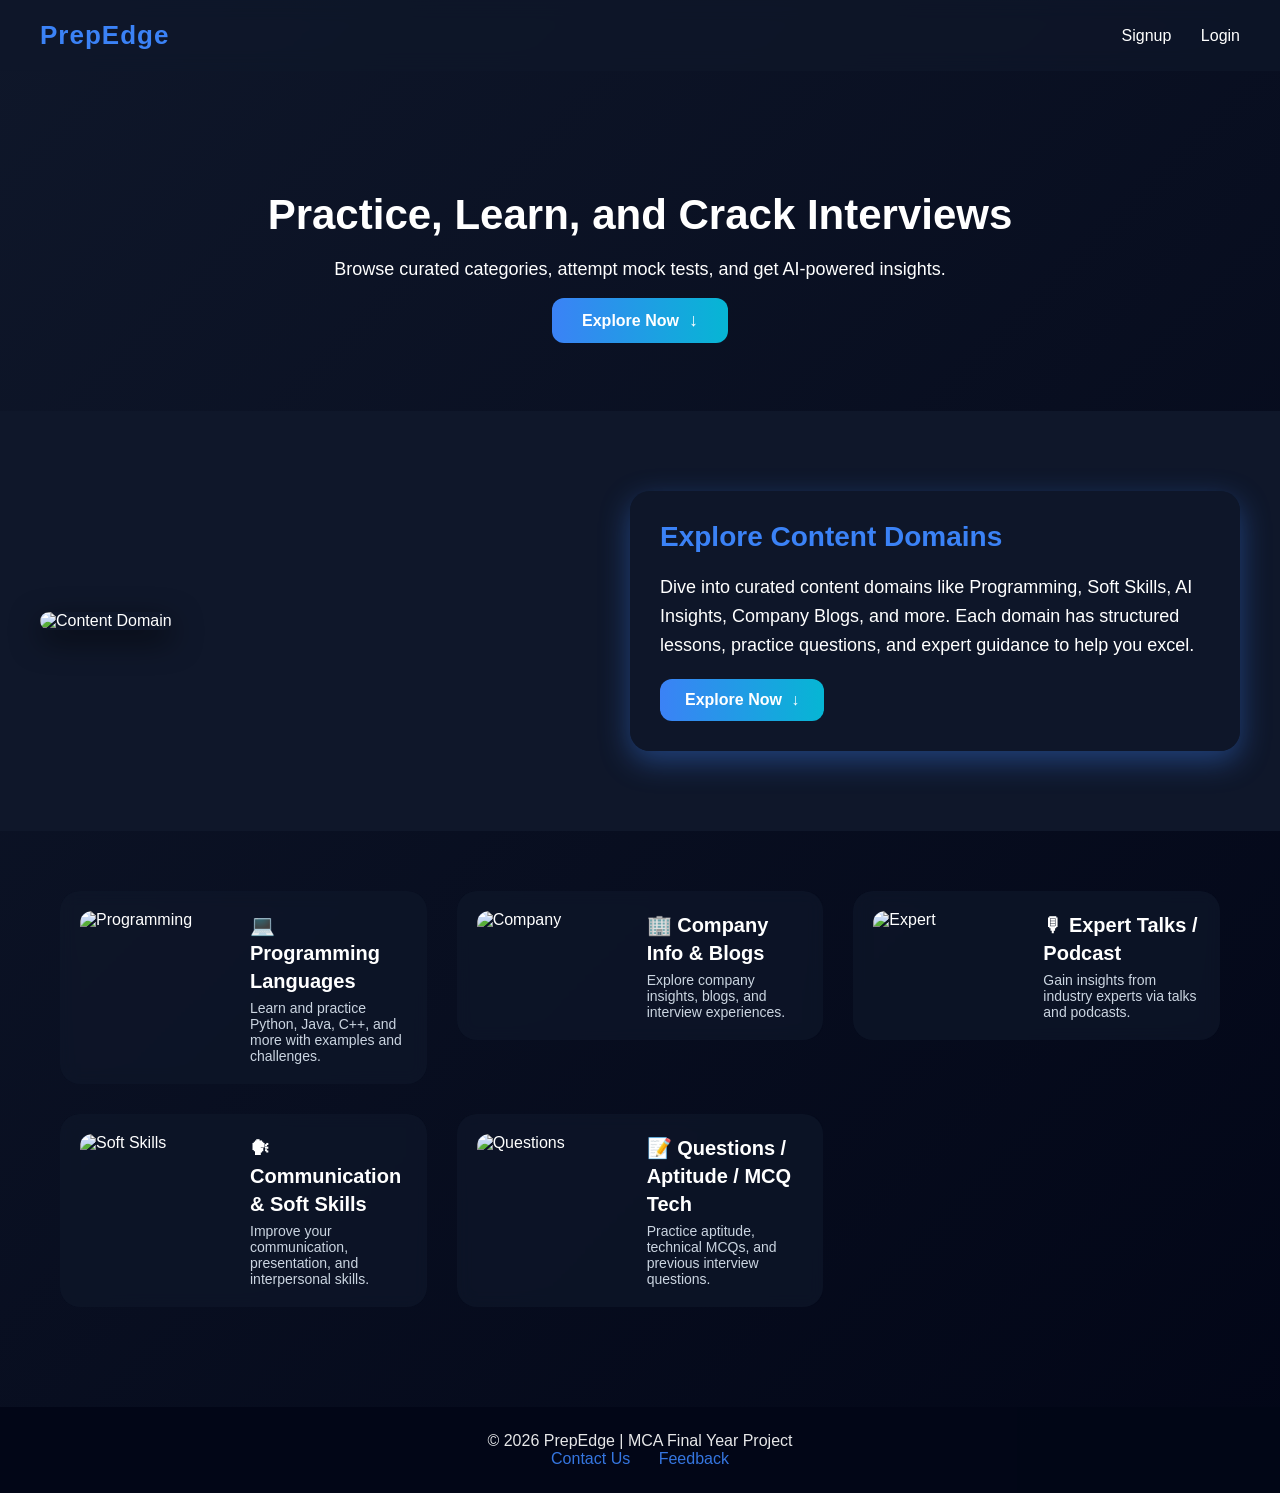
==== commit 2f1d9231: "index.html" ====
--- a/index.html
+++ b/index.html
@@ -1,230 +1,323 @@
 <!doctype html>
 <html lang="en">
-  <head>
-    <meta charset="UTF-8" />
-    <title>PrepEdge | MCA Project</title>
-    <meta name="viewport" content="width=device-width, initial-scale=1" />
-    <style>
-      * {
-        box-sizing: border-box;
-        margin: 0;
-        padding: 0;
-      }
-
-      body {
-        font-family: "Segoe UI", Arial, sans-serif;
-        background: linear-gradient(135deg, #0f172a, #020617);
-        color: white;
-      }
-
-      .navbar {
-        display: flex;
-        justify-content: space-between;
-        align-items: center;
-        padding: 20px 40px;
-        background: rgba(15, 23, 42, 0.7);
-        backdrop-filter: blur(8px);
-        box-shadow: 0 4px 30px rgba(0, 0, 0, 0.6);
-      }
-
-      .navbar .brand {
-        font-size: 24px;
-        font-weight: bold;
-      }
-      .nav-links a {
-        margin-left: 20px;
-        color: white;
-        text-decoration: none;
-      }
-
-      .navbar .nav-links {
-        display: flex;
-        gap: 16px;
-      }
-
-      .navbar .nav-links a {
-        text-decoration: none;
-        color: white;
-        padding: 8px 18px;
-        border-radius: 6px;
-        font-weight: 500;
-        background: linear-gradient(to right, #06b6d4, #3b82f6);
-        transition: all 0.3s ease;
-        box-shadow: 0 4px 12px rgba(6, 182, 212, 0.3);
-      }
-
-      .navbar .nav-links a:hover {
-        background: linear-gradient(to right, #3b82f6, #06b6d4);
-        transform: translateY(-2px);
-        box-shadow: 0 6px 18px rgba(59, 130, 246, 0.5);
-      }
-
-      .hero {
-        text-align: center;
-        padding: 80px 20px 40px;
-      }
-
-      .hero h1 {
-        font-size: 2.5rem;
-        background: linear-gradient(to right, #38bdf8, #06b6d4);
-        -webkit-background-clip: text;
-        -webkit-text-fill-color: transparent;
-        margin-bottom: 20px;
-      }
-
-      .hero p {
-        font-size: 1.2rem;
-        color: #cbd5e1;
-        margin-bottom: 30px;
-      }
-
-      .hero .btn {
-        display: inline-block;
-        background: linear-gradient(to right, #06b6d4, #3b82f6);
-        color: white;
-        padding: 12px 28px;
-        border-radius: 8px;
-        text-decoration: none;
-        font-weight: 500;
-        transition: all 0.3s ease;
-      }
-
-      .hero .btn:hover {
-        background: linear-gradient(to right, #3b82f6, #06b6d4);
-        transform: translateY(-3px);
-        box-shadow: 0 8px 20px rgba(59, 130, 246, 0.4);
-      }
-
-      .container {
-        padding: 40px 20px;
-        max-width: 1200px;
-        margin: auto;
-      }
-
-      .grid {
-        display: grid;
-        grid-template-columns: repeat(auto-fit, minmax(220px, 1fr));
-        gap: 28px;
-      }
-
-      .card-link {
-        text-decoration: none;
-        color: white;
-      }
-
-      .card {
-        background: linear-gradient(145deg, #111827, #0b1220);
-        border-radius: 16px;
-        padding: 30px 20px;
-        text-align: center;
-        position: relative;
-        box-shadow:
-          0 10px 25px rgba(0, 0, 0, 0.6),
-          inset 0 0 0 1px rgba(255, 255, 255, 0.05);
-        transition: all 0.35s ease;
-        cursor: pointer;
-      }
-
-      .card::after {
-        content: "";
-        position: absolute;
-        inset: 0;
-        border-radius: 16px;
-        opacity: 0;
-        transition: opacity 0.35s;
-        box-shadow: 0 0 25px rgba(59, 130, 246, 0.5);
-      }
-
-      .card:hover {
-        transform: translateY(-8px) scale(1.03);
-        box-shadow:
-          0 20px 40px rgba(0, 0, 0, 0.9),
-          0 0 20px rgba(59, 130, 246, 0.25);
-      }
-
-      .card:hover::after {
-        opacity: 1;
-      }
-
-      .card img {
-        width: 150px;
-        height: 90px;
-        object-fit: contain;
-        margin-bottom: 14px;
-        transition: transform 0.4s ease;
-        filter: drop-shadow(0 6px 12px rgba(0, 0, 0, 0.6));
-      }
-
-      .card:hover img {
-        transform: scale(1.12) rotate(3deg);
-      }
-
-      .card h3 {
-        margin: 10px 0 0;
-        font-size: 18px;
-      }
-
-      footer {
-        text-align: center;
-        padding: 20px;
-        margin-top: 40px;
-        background: #020617;
-        opacity: 0.7;
-      }
-    </style>
-  </head>
-
-  <body>
-    <!-- Navbar -->
-    <div class="navbar">
-      <a href="#" class="brand">PrepEdge</a>
-      <div class="nav-links">
-        <a href="signup.html">Signup</a>
-        <a href="login.html">Login</a>
+<head>
+  <meta charset="UTF-8" />
+  <title>PrepEdge | MCA Project</title>
+  <meta name="viewport" content="width=device-width, initial-scale=1" />
+  <style>
+    /* Basic Reset */
+    * { box-sizing: border-box; margin: 0; padding: 0; }
+    html { scroll-behavior: smooth; }
+
+    body {
+      font-family: "Segoe UI", Arial, sans-serif;
+      background: linear-gradient(135deg, #0f172a, #020617);
+      color: white;
+      overflow-x: hidden;
+    }
+
+    /* Navbar */
+    .navbar {
+      display: flex;
+      justify-content: space-between;
+      align-items: center;
+      padding: 20px 40px;
+      position: sticky;
+      top: 0;
+      background: rgba(15, 23, 42, 0.7);
+      backdrop-filter: blur(10px);
+      z-index: 100;
+      transition: 0.3s;
+    }
+    .navbar.scrolled {
+      box-shadow: 0 5px 20px rgba(0,0,0,0.5);
+      background: rgba(15, 23, 42, 0.95);
+    }
+    .navbar .brand {
+      font-size: 26px;
+      font-weight: bold;
+      color: #3b82f6;
+      letter-spacing: 1px;
+    }
+    .nav-links a {
+      margin-left: 25px;
+      color: white;
+      text-decoration: none;
+      font-weight: 500;
+      transition: 0.3s;
+    }
+    .nav-links a:hover { color: #3b82f6; }
+
+    /* Hero Section */
+    .hero {
+      text-align: center;
+      padding: 120px 20px 80px 20px;
+      position: relative;
+      overflow: hidden;
+    }
+    .hero h1 { font-size: 42px; margin-bottom: 20px; animation: fadeInUp 1s ease forwards; opacity: 0; }
+    .hero p { font-size: 18px; margin-bottom: 30px; animation: fadeInUp 1.2s ease forwards; opacity: 0; }
+    .hero .btn {
+      background: linear-gradient(90deg, #3b82f6, #06b6d4);
+      color: white;
+      padding: 14px 30px;
+      border-radius: 12px;
+      text-decoration: none;
+      font-weight: bold;
+      transition: transform 0.3s, box-shadow 0.3s;
+    }
+    .hero .btn:hover {
+      transform: scale(1.05);
+      box-shadow: 0 8px 25px rgba(59, 130, 246, 0.5);
+    }
+    .hero .btn::after {
+      content: " ↓";
+      margin-left: 5px;
+      font-size: 18px;
+    }
+
+    /* Content Domain Section */
+    .content-domain { padding: 80px 20px; background: #0f172a; }
+    .content-container {
+      display: flex;
+      align-items: center;
+      max-width: 1200px;
+      margin: auto;
+      gap: 40px;
+      flex-wrap: wrap;
+    }
+    .content-image {
+      flex: 1;
+      min-width: 300px;
+      opacity: 0;
+      transform: translateX(-50px);
+      transition: all 0.8s ease;
+    }
+    .content-image img {
+      width: 100%;
+      border-radius: 20px;
+      box-shadow: 0 10px 30px rgba(0,0,0,0.6);
+      transition: transform 0.5s, box-shadow 0.5s;
+    }
+    .content-image img:hover {
+      transform: scale(1.03);
+      box-shadow: 0 15px 40px rgba(59,130,246,0.5);
+    }
+    .content-info {
+      flex: 1;
+      min-width: 300px;
+      background: rgba(15,23,42,0.7);
+      backdrop-filter: blur(8px);
+      border-radius: 20px;
+      padding: 30px;
+      color: white;
+      box-shadow: 0 10px 30px rgba(59,130,246,0.4);
+      opacity: 0;
+      transform: translateX(50px);
+      transition: all 0.8s ease;
+    }
+    .content-container.show .content-image,
+    .content-container.show .content-info { opacity: 1; transform: translateX(0); }
+    .content-info h2 { font-size: 28px; margin-bottom: 20px; color: #3b82f6; }
+    .content-info p { font-size: 18px; margin-bottom: 20px; line-height: 1.6; }
+    .content-info a {
+      display: inline-block;
+      background: linear-gradient(90deg,#3b82f6,#06b6d4);
+      padding: 12px 25px;
+      border-radius: 12px;
+      color: white;
+      text-decoration: none;
+      font-weight: bold;
+      transition: transform 0.3s;
+    }
+    .content-info a:hover { transform: scale(1.05); }
+    .content-info a::after { content:" ↓"; margin-left:5px; }
+
+    /* Grid Cards */
+    .container { padding: 60px 20px; max-width: 1200px; margin: auto; }
+    .grid {
+      display: grid;
+      grid-template-columns: repeat(auto-fit, minmax(280px, 1fr));
+      gap: 30px;
+    }
+    .card-link { text-decoration: none; color: white; }
+    .card {
+      background: rgba(15, 23, 42, 0.7);
+      border-radius: 20px;
+      padding: 20px;
+      text-align: left;
+      position: relative;
+      transition: all 0.35s ease, transform 0.3s;
+      backdrop-filter: blur(8px);
+      cursor: pointer;
+      opacity: 0;
+      transform: translateY(20px);
+      display: flex;
+      align-items: flex-start;
+      gap: 20px;
+      min-height: 120px;
+    }
+    .card img {
+      width: 150px;
+      height: 90px;
+      object-fit: cover;
+      border-radius: 12px;
+      flex-shrink: 0;
+    }
+    .card h3 { font-size: 20px; line-height: 1.4; margin-bottom: 5px; }
+    .card p { font-size: 14px; color: #cbd5e1; }
+    .card:hover { transform: translateY(-10px) scale(1.05); box-shadow: 0 15px 35px rgba(59,130,246,0.4); }
+    .card.show-card { opacity: 1; transform: translateY(0); transition: all 0.6s ease; }
+
+    /* Footer */
+    footer {
+      text-align: center;
+      padding: 25px 20px;
+      margin-top: 40px;
+      background: #020617;
+      opacity: 0.9;
+    }
+    .footer-links a {
+      margin: 0 12px;
+      text-decoration: none;
+      color: #3b82f6;
+      font-weight: 500;
+    }
+
+    /* Animations */
+    @keyframes fadeInUp { 0% { opacity: 0; transform: translateY(20px); } 100% { opacity: 1; transform: translateY(0); } }
+  </style>
+</head>
+<body>
+
+  <!-- Navbar -->
+  <div class="navbar" id="navbar">
+    <div class="brand">PrepEdge</div>
+    <div class="nav-links">
+      <a href="signup.html">Signup</a>
+      <a href="login.html">Login</a>
+    </div>
+  </div>
+
+  <!-- Hero Section -->
+  <section class="hero">
+    <h1>Practice, Learn, and Crack Interviews</h1>
+    <p>Browse curated categories, attempt mock tests, and get AI-powered insights.</p>
+    <a href="#contentDomain" class="btn">Explore Now</a>
+  </section>
+
+  <!-- Content Domain Section -->
+  <section class="content-domain">
+    <div class="content-container" id="contentDomain">
+      <div class="content-image">
+        <img src="image/content_domain.png" alt="Content Domain" loading="lazy" />
+      </div>
+      <div class="content-info">
+        <h2>Explore Content Domains</h2>
+        <p>Dive into curated content domains like Programming, Soft Skills, AI Insights, Company Blogs, and more. Each domain has structured lessons, practice questions, and expert guidance to help you excel.</p>
+        <a href="#categories" class="btn">Explore Now</a>
       </div>
     </div>
-
-    <!-- Hero Section -->
-    <section class="hero">
-      <h1>Practice, Learn, and Crack Interviews</h1>
-      <p>
-        Browse curated categories, attempt mock tests, and get AI-powered
-        insights.
-      </p>
-      <a href="signup.html" class="btn">Get Started</a>
-    </section>
-
-    <!-- Category Cards -->
-    <div class="container">
-      <div class="grid">
-        <a href="programming.html" class="card-link">
-          <div class="card"><h3>💻 Programming Languages</h3></div>
-        </a>
-        <a href="company.html" class="card-link">
-          <div class="card"><h3>🏢 Company Info & Blogs</h3></div>
-        </a>
-        <a href="expert.html" class="card-link">
-          <div class="card"><h3>🎙 Expert Talks / Podcast</h3></div>
-        </a>
-        <a href="softskills.html" class="card-link">
-          <div class="card"><h3>🗣 Communication & Soft Skills</h3></div>
-        </a>
-        <a href="questions.html" class="card-link">
-          <div class="card"><h3>📝 Questions / Aptitude / MCQ Tech</h3></div>
-        </a>
-        <a href="ai.html" class="card-link">
-          <div class="card"><h3>🤖 AI Recommendations</h3></div>
-        </a>
-      </div>
+  </section>
+
+  <!-- Grid Cards Section -->
+  <div class="container" id="categories">
+    <div class="grid">
+      <a href="programming.html" class="card-link">
+        <div class="card">
+          <img src="image/programming.jpg" alt="Programming" />
+          <div>
+            <h3>💻 Programming Languages</h3>
+            <p>Learn and practice Python, Java, C++, and more with examples and challenges.</p>
+          </div>
+        </div>
+      </a>
+      <a href="company.html" class="card-link">
+        <div class="card">
+          <img src="image/company.png" alt="Company" />
+          <div>
+            <h3>🏢 Company Info & Blogs</h3>
+            <p>Explore company insights, blogs, and interview experiences.</p>
+          </div>
+        </div>
+      </a>
+      <a href="expert.html" class="card-link">
+        <div class="card">
+          <img src="image/expert_talks.jpg" alt="Expert" />
+          <div>
+            <h3>🎙 Expert Talks / Podcast</h3>
+            <p>Gain insights from industry experts via talks and podcasts.</p>
+          </div>
+        </div>
+      </a>
+      <a href="softskills.html" class="card-link">
+        <div class="card">
+          <img src="image/comm.jpg" alt="Soft Skills" />
+          <div>
+            <h3>🗣 Communication & Soft Skills</h3>
+            <p>Improve your communication, presentation, and interpersonal skills.</p>
+          </div>
+        </div>
+      </a>
+      <a href="questions.html" class="card-link">
+        <div class="card">
+          <img src="image/question.jpg" alt="Questions" />
+          <div>
+            <h3>📝 Questions / Aptitude / MCQ Tech</h3>
+            <p>Practice aptitude, technical MCQs, and previous interview questions.</p>
+          </div>
+        </div>
+      </a>
+      <a href="ai.html" class="card-link">
+        <div class="card">
+          <img src="image/ai.png" alt="AI" />
+          <div>
+            <h3>🤖 AI Recommendations</h3>
+            <p>Get personalized AI suggestions for learning and practice paths.</p>
+          </div>
+        </div>
+      </a>
     </div>
-
-    <!-- Footer -->
-    <footer>
-      <div>© 2026 PrepEdge | MCA Final Year Project</div>
-      <div class="footer-links">
-        <a href="contact.html">Contact Us</a>
-        <a href="feedback.html">Feedback</a>
-      </div>
-    </footer>
-  </body>
+  </div>
+
+  <!-- Footer -->
+  <footer>
+    <div>© 2026 PrepEdge | MCA Final Year Project</div>
+    <div class="footer-links">
+      <a href="contact.html">Contact Us</a>
+      <a href="feedback.html">Feedback</a>
+    </div>
+  </footer>
+
+  <!-- Scripts -->
+  <script>
+    // Navbar scroll effect
+    window.addEventListener("scroll", () => {
+      const navbar = document.getElementById("navbar");
+      window.scrollY > 50 ? navbar.classList.add("scrolled") : navbar.classList.remove("scrolled");
+    });
+
+    // Scroll reveal for content domain
+    const contentSection = document.getElementById("contentDomain");
+    const revealContent = () => {
+      const triggerBottom = window.innerHeight / 5 * 4;
+      if(contentSection.getBoundingClientRect().top < triggerBottom) contentSection.classList.add("show");
+    };
+    window.addEventListener("scroll", revealContent);
+    window.addEventListener("load", revealContent);
+
+    // Staggered scroll reveal for grid cards
+    const cards = document.querySelectorAll(".card");
+    const revealCards = () => {
+      const triggerBottom = window.innerHeight / 5 * 4;
+      cards.forEach((card, i) => {
+        if(card.getBoundingClientRect().top < triggerBottom) {
+          setTimeout(() => { card.classList.add("show-card"); }, i * 150);
+        }
+      });
+    };
+    window.addEventListener("scroll", revealCards);
+    window.addEventListener("load", revealCards);
+  </script>
+</body>
 </html>
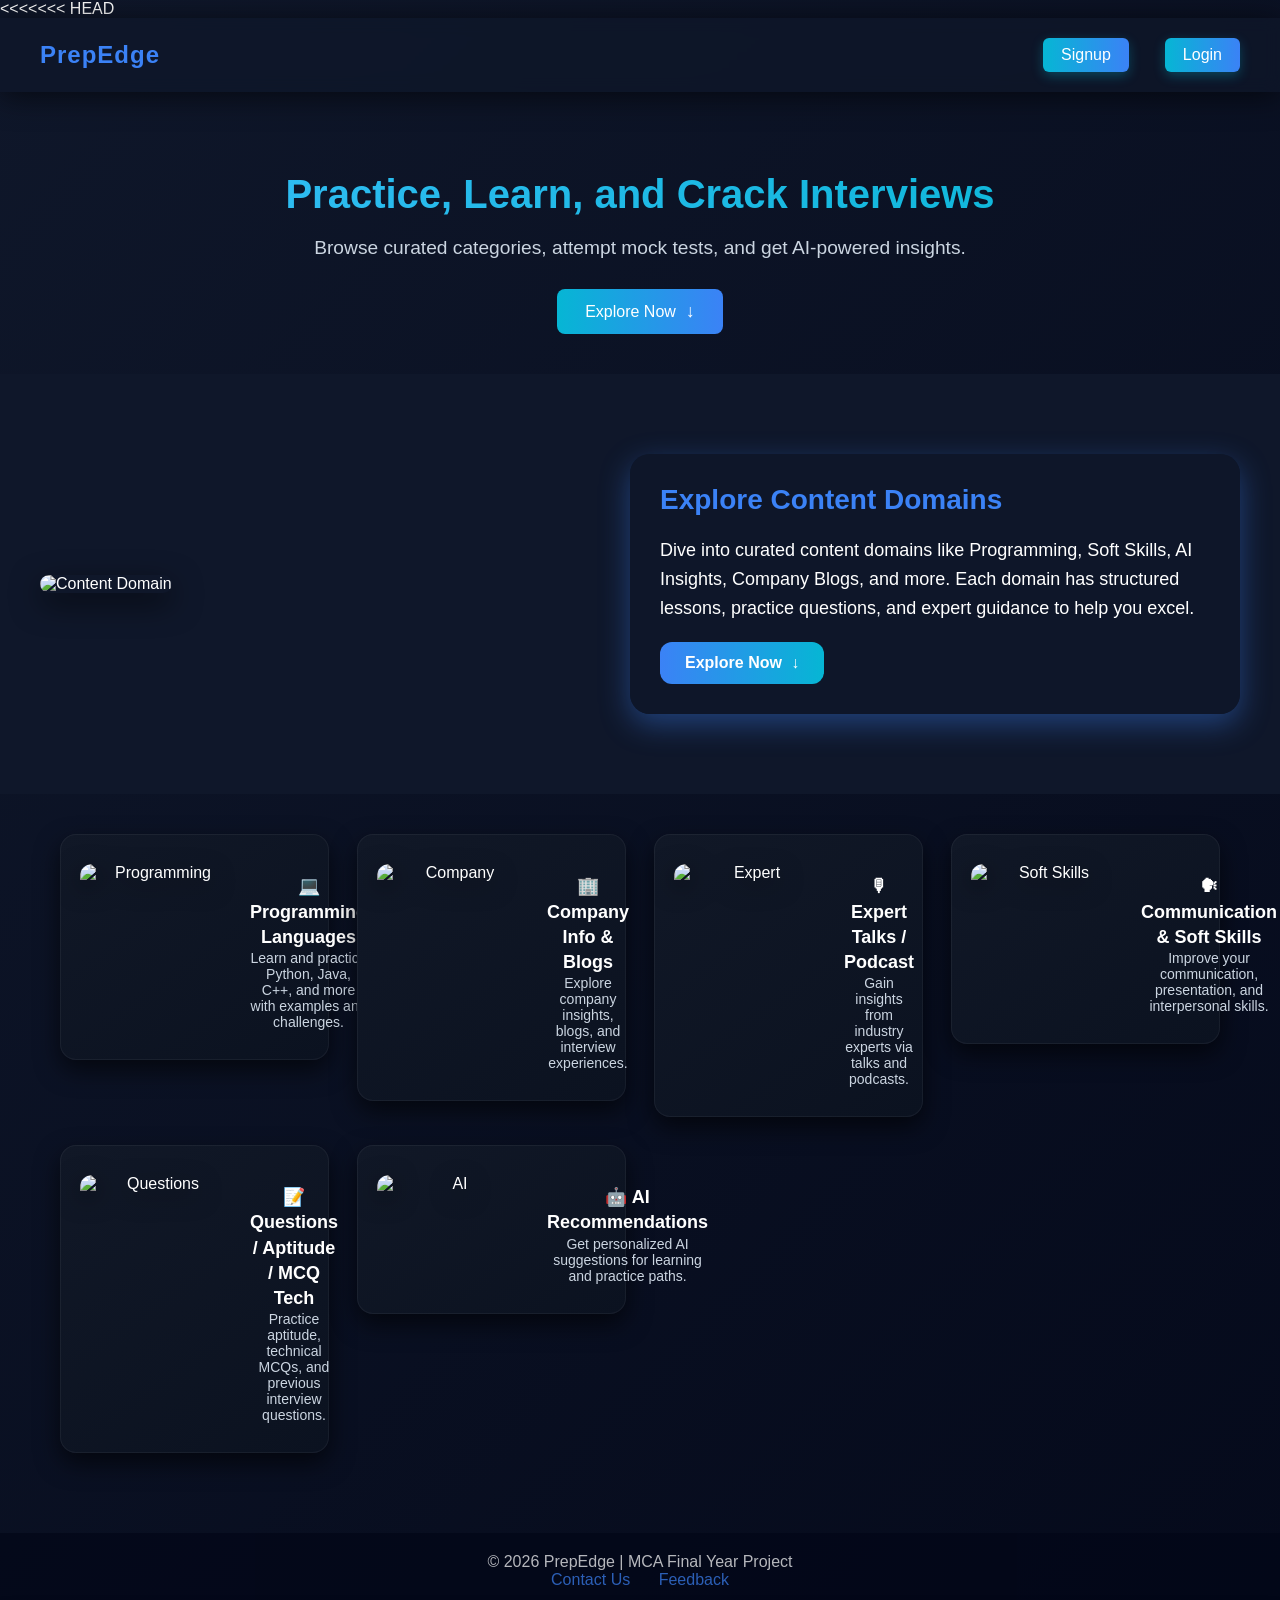
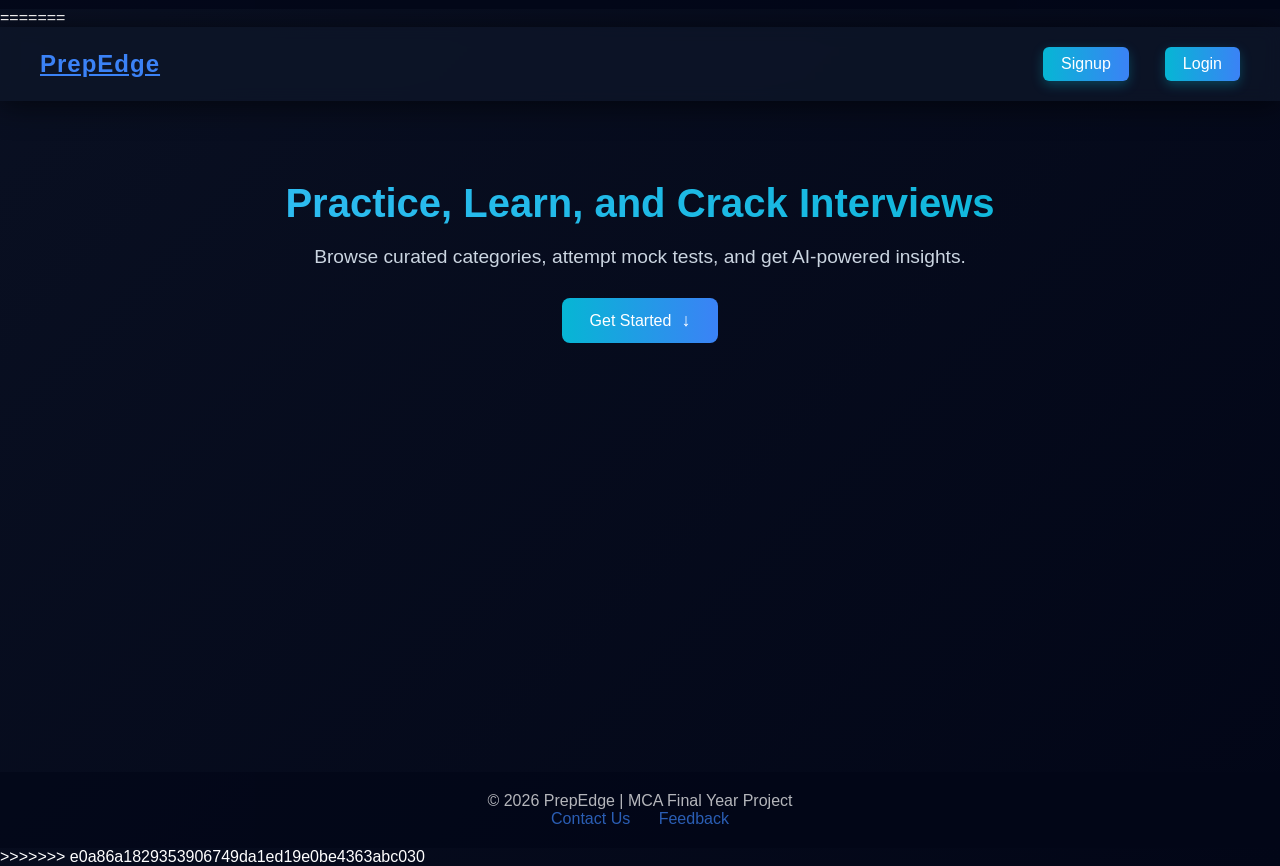
==== commit 63891d36: "index file" ====
--- a/index.html
+++ b/index.html
@@ -1,5 +1,6 @@
 <!doctype html>
 <html lang="en">
+<<<<<<< HEAD
 <head>
   <meta charset="UTF-8" />
   <title>PrepEdge | MCA Project</title>
@@ -320,4 +321,233 @@
     window.addEventListener("load", revealCards);
   </script>
 </body>
+=======
+  <head>
+    <meta charset="UTF-8" />
+    <title>PrepEdge | MCA Project</title>
+    <meta name="viewport" content="width=device-width, initial-scale=1" />
+    <style>
+      * {
+        box-sizing: border-box;
+        margin: 0;
+        padding: 0;
+      }
+
+      body {
+        font-family: "Segoe UI", Arial, sans-serif;
+        background: linear-gradient(135deg, #0f172a, #020617);
+        color: white;
+      }
+
+      .navbar {
+        display: flex;
+        justify-content: space-between;
+        align-items: center;
+        padding: 20px 40px;
+        background: rgba(15, 23, 42, 0.7);
+        backdrop-filter: blur(8px);
+        box-shadow: 0 4px 30px rgba(0, 0, 0, 0.6);
+      }
+
+      .navbar .brand {
+        font-size: 24px;
+        font-weight: bold;
+      }
+      .nav-links a {
+        margin-left: 20px;
+        color: white;
+        text-decoration: none;
+      }
+
+      .navbar .nav-links {
+        display: flex;
+        gap: 16px;
+      }
+
+      .navbar .nav-links a {
+        text-decoration: none;
+        color: white;
+        padding: 8px 18px;
+        border-radius: 6px;
+        font-weight: 500;
+        background: linear-gradient(to right, #06b6d4, #3b82f6);
+        transition: all 0.3s ease;
+        box-shadow: 0 4px 12px rgba(6, 182, 212, 0.3);
+      }
+
+      .navbar .nav-links a:hover {
+        background: linear-gradient(to right, #3b82f6, #06b6d4);
+        transform: translateY(-2px);
+        box-shadow: 0 6px 18px rgba(59, 130, 246, 0.5);
+      }
+
+      .hero {
+        text-align: center;
+        padding: 80px 20px 40px;
+      }
+
+      .hero h1 {
+        font-size: 2.5rem;
+        background: linear-gradient(to right, #38bdf8, #06b6d4);
+        -webkit-background-clip: text;
+        -webkit-text-fill-color: transparent;
+        margin-bottom: 20px;
+      }
+
+      .hero p {
+        font-size: 1.2rem;
+        color: #cbd5e1;
+        margin-bottom: 30px;
+      }
+
+      .hero .btn {
+        display: inline-block;
+        background: linear-gradient(to right, #06b6d4, #3b82f6);
+        color: white;
+        padding: 12px 28px;
+        border-radius: 8px;
+        text-decoration: none;
+        font-weight: 500;
+        transition: all 0.3s ease;
+      }
+
+      .hero .btn:hover {
+        background: linear-gradient(to right, #3b82f6, #06b6d4);
+        transform: translateY(-3px);
+        box-shadow: 0 8px 20px rgba(59, 130, 246, 0.4);
+      }
+
+      .container {
+        padding: 40px 20px;
+        max-width: 1200px;
+        margin: auto;
+      }
+
+      .grid {
+        display: grid;
+        grid-template-columns: repeat(auto-fit, minmax(220px, 1fr));
+        gap: 28px;
+      }
+
+      .card-link {
+        text-decoration: none;
+        color: white;
+      }
+
+      .card {
+        background: linear-gradient(145deg, #111827, #0b1220);
+        border-radius: 16px;
+        padding: 30px 20px;
+        text-align: center;
+        position: relative;
+        box-shadow:
+          0 10px 25px rgba(0, 0, 0, 0.6),
+          inset 0 0 0 1px rgba(255, 255, 255, 0.05);
+        transition: all 0.35s ease;
+        cursor: pointer;
+      }
+
+      .card::after {
+        content: "";
+        position: absolute;
+        inset: 0;
+        border-radius: 16px;
+        opacity: 0;
+        transition: opacity 0.35s;
+        box-shadow: 0 0 25px rgba(59, 130, 246, 0.5);
+      }
+
+      .card:hover {
+        transform: translateY(-8px) scale(1.03);
+        box-shadow:
+          0 20px 40px rgba(0, 0, 0, 0.9),
+          0 0 20px rgba(59, 130, 246, 0.25);
+      }
+
+      .card:hover::after {
+        opacity: 1;
+      }
+
+      .card img {
+        width: 150px;
+        height: 90px;
+        object-fit: contain;
+        margin-bottom: 14px;
+        transition: transform 0.4s ease;
+        filter: drop-shadow(0 6px 12px rgba(0, 0, 0, 0.6));
+      }
+
+      .card:hover img {
+        transform: scale(1.12) rotate(3deg);
+      }
+
+      .card h3 {
+        margin: 10px 0 0;
+        font-size: 18px;
+      }
+
+      footer {
+        text-align: center;
+        padding: 20px;
+        margin-top: 40px;
+        background: #020617;
+        opacity: 0.7;
+      }
+    </style>
+  </head>
+
+  <body>
+    <!-- Navbar -->
+    <div class="navbar">
+      <a href="#" class="brand">PrepEdge</a>
+      <div class="nav-links">
+        <a href="signup.html">Signup</a>
+        <a href="login.html">Login</a>
+      </div>
+    </div>
+
+    <!-- Hero Section -->
+    <section class="hero">
+      <h1>Practice, Learn, and Crack Interviews</h1>
+      <p>
+        Browse curated categories, attempt mock tests, and get AI-powered
+        insights.
+      </p>
+      <a href="signup.html" class="btn">Get Started</a>
+    </section>
+
+    <!-- Category Cards -->
+    <div class="container">
+      <div class="grid">
+        <a href="programming.html" class="card-link">
+          <div class="card"><h3>💻 Programming Languages</h3></div>
+        </a>
+        <a href="company.html" class="card-link">
+          <div class="card"><h3>🏢 Company Info & Blogs</h3></div>
+        </a>
+        <a href="expert.html" class="card-link">
+          <div class="card"><h3>🎙 Expert Talks / Podcast</h3></div>
+        </a>
+        <a href="softskills.html" class="card-link">
+          <div class="card"><h3>🗣 Communication & Soft Skills</h3></div>
+        </a>
+        <a href="questions.html" class="card-link">
+          <div class="card"><h3>📝 Questions / Aptitude / MCQ Tech</h3></div>
+        </a>
+        <a href="ai.html" class="card-link">
+          <div class="card"><h3>🤖 AI Recommendations</h3></div>
+        </a>
+      </div>
+    </div>
+
+    <!-- Footer -->
+    <footer>
+      <div>© 2026 PrepEdge | MCA Final Year Project</div>
+      <div class="footer-links">
+        <a href="contact.html">Contact Us</a>
+        <a href="feedback.html">Feedback</a>
+      </div>
+    </footer>
+  </body>
+>>>>>>> e0a86a1829353906749da1ed19e0be4363abc030
 </html>
